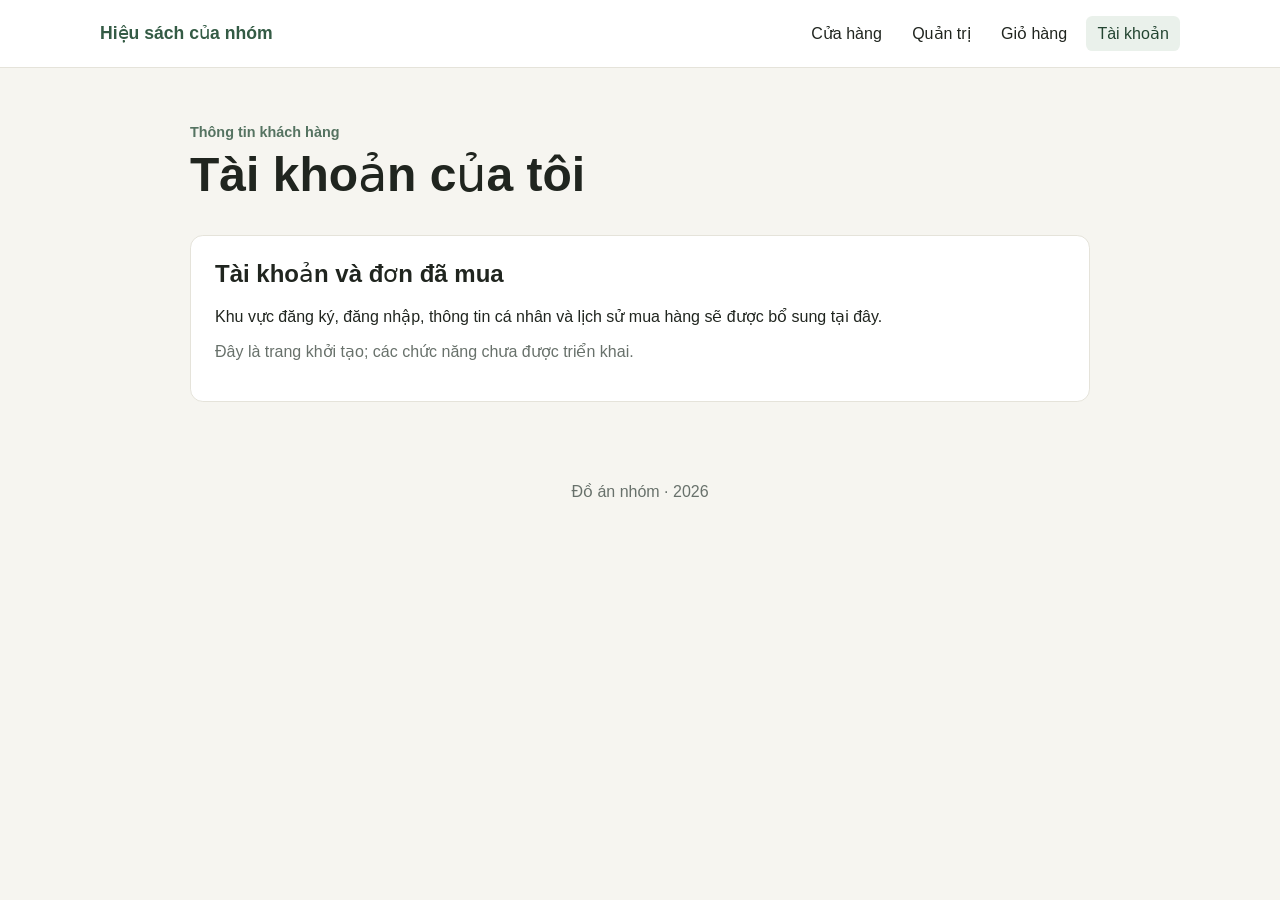
==== account.html @ b9d971a7 "Add initial project structure and basic HTML files for the bookstore website" ====
<!doctype html>
<html lang="vi">
<head>
  <meta charset="utf-8">
  <meta name="viewport" content="width=device-width, initial-scale=1">
  <title>Tài khoản | Hiệu sách của nhóm</title>
  <link rel="stylesheet" href="css/styles.css">
  <script src="js/app.js" defer></script>
</head>
<body>
  <header class="site-header">
    <a class="brand" href="index.html">Hiệu sách của nhóm</a>
    <nav aria-label="Điều hướng chính">
      <a href="index.html">Cửa hàng</a>
      <a href="admin.html">Quản trị</a>
      <a href="cart.html">Giỏ hàng</a>
      <a href="account.html" aria-current="page">Tài khoản</a>
    </nav>
  </header>
  <main class="page">
    <p class="eyebrow">Thông tin khách hàng</p>
    <h1>Tài khoản của tôi</h1>
    <section class="panel">
      <h2>Tài khoản và đơn đã mua</h2>
      <p>Khu vực đăng ký, đăng nhập, thông tin cá nhân và lịch sử mua hàng sẽ được bổ sung tại đây.</p>
      <p class="muted">Đây là trang khởi tạo; các chức năng chưa được triển khai.</p>
    </section>
  </main>
  <footer class="site-footer">Đồ án nhóm · <span data-current-year></span></footer>
</body>
</html>
---- css/styles.css ----
:root {
  color-scheme: light;
  font-family: "Segoe UI", Arial, sans-serif;
  color: #20251f;
  background: #f6f5f0;
  font-synthesis: none;
  text-rendering: optimizeLegibility;
}

* {
  box-sizing: border-box;
}

body {
  min-width: 320px;
  min-height: 100vh;
  margin: 0;
}

a {
  color: inherit;
}

.site-header {
  display: flex;
  flex-wrap: wrap;
  align-items: center;
  justify-content: space-between;
  gap: 1rem;
  padding: 1rem max(1.25rem, calc((100% - 1080px) / 2));
  background: #fff;
  border-bottom: 1px solid #e5e3da;
}

.brand {
  color: #345b45;
  font-size: 1.1rem;
  font-weight: 700;
  text-decoration: none;
}

nav {
  display: flex;
  flex-wrap: wrap;
  gap: 0.5rem;
}

nav a {
  padding: 0.5rem 0.7rem;
  border-radius: 0.4rem;
  text-decoration: none;
}

nav a:hover,
nav a[aria-current="page"] {
  color: #234531;
  background: #eaf1eb;
}

.page {
  width: min(100% - 2rem, 900px);
  margin: 3.5rem auto;
}

.eyebrow {
  margin-bottom: 0.4rem;
  color: #557361;
  font-size: 0.9rem;
  font-weight: 600;
}

h1 {
  margin-top: 0;
  font-size: clamp(2rem, 5vw, 3rem);
}

.panel {
  padding: 1.5rem;
  border: 1px solid #e5e3da;
  border-radius: 0.8rem;
  background: #fff;
}

.panel h2 {
  margin-top: 0;
}

.muted {
  color: #68716b;
}

.site-footer {
  padding: 1.5rem;
  color: #68716b;
  text-align: center;
}
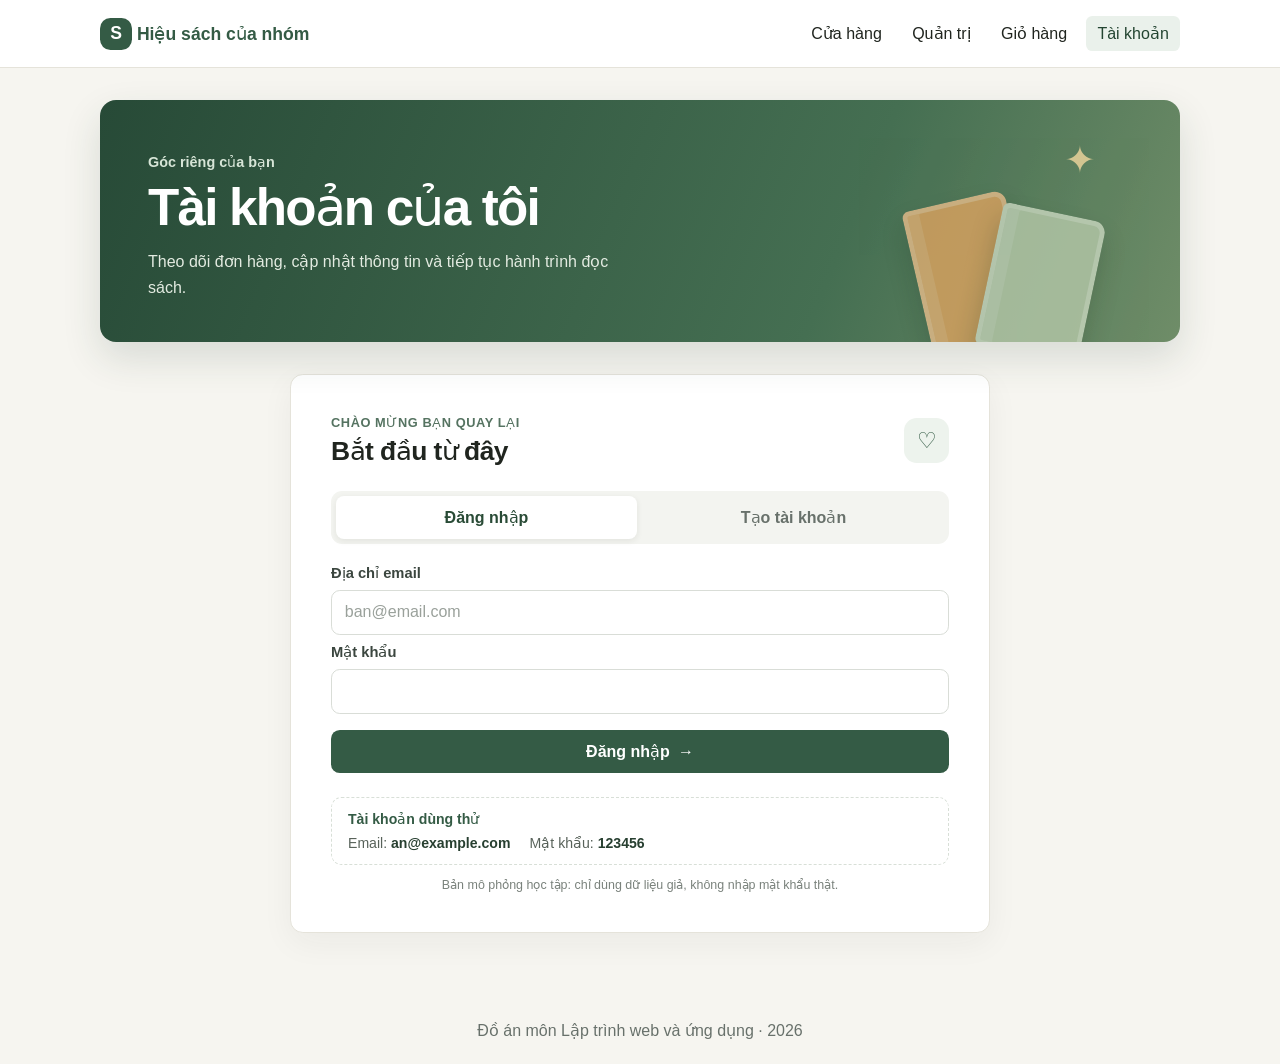
==== commit 5248f371: "feat: account" ====
--- a/account.html
+++ b/account.html
@@ -3,13 +3,17 @@
 <head>
   <meta charset="utf-8">
   <meta name="viewport" content="width=device-width, initial-scale=1">
+  <meta name="description" content="Đăng nhập, quản lý hồ sơ và xem lịch sử mua sách của bạn.">
   <title>Tài khoản | Hiệu sách của nhóm</title>
   <link rel="stylesheet" href="css/styles.css">
+  <script src="js/data.js" defer></script>
+  <script src="js/storage.js" defer></script>
   <script src="js/app.js" defer></script>
+  <script src="js/account.js" defer></script>
 </head>
 <body>
   <header class="site-header">
-    <a class="brand" href="index.html">Hiệu sách của nhóm</a>
+    <a class="brand" href="index.html"><span class="brand-mark" aria-hidden="true">S</span> Hiệu sách của nhóm</a>
     <nav aria-label="Điều hướng chính">
       <a href="index.html">Cửa hàng</a>
       <a href="admin.html">Quản trị</a>
@@ -17,15 +21,138 @@
       <a href="account.html" aria-current="page">Tài khoản</a>
     </nav>
   </header>
-  <main class="page">
-    <p class="eyebrow">Thông tin khách hàng</p>
-    <h1>Tài khoản của tôi</h1>
-    <section class="panel">
-      <h2>Tài khoản và đơn đã mua</h2>
-      <p>Khu vực đăng ký, đăng nhập, thông tin cá nhân và lịch sử mua hàng sẽ được bổ sung tại đây.</p>
-      <p class="muted">Đây là trang khởi tạo; các chức năng chưa được triển khai.</p>
+
+  <main class="account-page">
+    <section class="account-hero" aria-labelledby="account-title">
+      <div>
+        <p class="eyebrow">Góc riêng của bạn</p>
+        <h1 id="account-title">Tài khoản của tôi</h1>
+        <p>Theo dõi đơn hàng, cập nhật thông tin và tiếp tục hành trình đọc sách.</p>
+      </div>
+      <div class="account-hero__art" aria-hidden="true">
+        <span class="account-hero__book account-hero__book--one"></span>
+        <span class="account-hero__book account-hero__book--two"></span>
+        <span class="account-hero__spark">✦</span>
+      </div>
+    </section>
+
+    <p class="account-alert" data-storage-error role="alert" hidden></p>
+
+    <section class="account-auth panel" data-auth-view aria-labelledby="auth-heading">
+      <div class="account-section-heading">
+        <div>
+          <p class="eyebrow">Chào mừng bạn quay lại</p>
+          <h2 id="auth-heading">Bắt đầu từ đây</h2>
+        </div>
+        <span class="account-lock" aria-hidden="true">♡</span>
+      </div>
+      <div class="account-auth__tabs" role="group" aria-label="Chọn hình thức tài khoản">
+        <button class="account-auth__tab is-active" type="button" data-auth-mode="login" aria-pressed="true">Đăng nhập</button>
+        <button class="account-auth__tab" type="button" data-auth-mode="register" aria-pressed="false">Tạo tài khoản</button>
+      </div>
+      <p class="account-message" data-auth-message role="status" aria-live="polite"></p>
+
+      <form class="account-form" data-login-form>
+        <label for="login-email">Địa chỉ email</label>
+        <input id="login-email" name="email" type="email" autocomplete="email" placeholder="ban@email.com" required>
+        <label for="login-password">Mật khẩu</label>
+        <input id="login-password" name="password" type="password" autocomplete="current-password" required>
+        <button class="button button--primary button--full" type="submit">Đăng nhập <span aria-hidden="true">→</span></button>
+      </form>
+
+      <form class="account-form" data-register-form hidden>
+        <div class="account-form__grid">
+          <label for="register-name">Họ và tên
+            <input id="register-name" name="name" type="text" autocomplete="name" minlength="2" maxlength="80" placeholder="Nguyễn Văn An" required>
+          </label>
+          <label for="register-phone">Số điện thoại
+            <input id="register-phone" name="phone" type="tel" autocomplete="tel" inputmode="tel" minlength="8" maxlength="20" placeholder="090 123 4567" required>
+          </label>
+          <label class="account-form__wide" for="register-email">Địa chỉ email
+            <input id="register-email" name="email" type="email" autocomplete="email" maxlength="120" placeholder="ban@email.com" required>
+          </label>
+          <label for="register-password">Mật khẩu <span class="muted">(ít nhất 6 ký tự)</span>
+            <input id="register-password" name="password" type="password" autocomplete="new-password" minlength="6" required>
+          </label>
+          <label for="register-confirm">Nhập lại mật khẩu
+            <input id="register-confirm" name="confirmPassword" type="password" autocomplete="new-password" minlength="6" required>
+          </label>
+        </div>
+        <button class="button button--primary button--full" type="submit">Tạo tài khoản miễn phí <span aria-hidden="true">→</span></button>
+      </form>
+
+      <div class="account-demo">
+        <strong>Tài khoản dùng thử</strong>
+        <span>Email: <code>an@example.com</code></span>
+        <span>Mật khẩu: <code>123456</code></span>
+      </div>
+      <p class="account-disclaimer">Bản mô phỏng học tập: chỉ dùng dữ liệu giả, không nhập mật khẩu thật.</p>
+    </section>
+
+    <section class="account-dashboard" data-dashboard-view hidden aria-label="Thông tin tài khoản">
+      <div class="account-welcome panel">
+        <div class="account-welcome__identity">
+          <span class="account-avatar" data-account-avatar aria-hidden="true">S</span>
+          <div>
+            <p class="eyebrow">Rất vui được gặp bạn</p>
+            <h2>Xin chào, <span data-account-name></span>!</h2>
+            <p class="muted">Tài khoản của bạn đang hoạt động bình thường.</p>
+          </div>
+        </div>
+        <button class="button button--quiet" type="button" data-logout>Đăng xuất</button>
+      </div>
+
+      <div class="account-stats" aria-label="Tóm tắt hoạt động">
+        <article class="account-stat panel">
+          <span class="account-stat__icon" aria-hidden="true">▤</span>
+          <span class="account-stat__label">Đơn hàng</span>
+          <strong data-order-count>0</strong>
+        </article>
+        <article class="account-stat panel">
+          <span class="account-stat__icon account-stat__icon--gold" aria-hidden="true">✦</span>
+          <span class="account-stat__label">Tổng chi tiêu</span>
+          <strong data-order-spending>0 ₫</strong>
+        </article>
+      </div>
+
+      <div class="account-columns">
+        <section class="panel account-profile" aria-labelledby="profile-heading">
+          <div class="account-section-heading">
+            <div>
+              <p class="eyebrow">Hồ sơ cá nhân</p>
+              <h2 id="profile-heading">Thông tin của bạn</h2>
+            </div>
+            <span class="account-section-icon" aria-hidden="true">⌁</span>
+          </div>
+          <p class="account-message" data-profile-message role="status" aria-live="polite"></p>
+          <form class="account-form" data-profile-form>
+            <label for="profile-name">Họ và tên
+              <input id="profile-name" name="name" type="text" autocomplete="name" minlength="2" maxlength="80" required>
+            </label>
+            <label for="profile-email">Địa chỉ email
+              <input id="profile-email" name="email" type="email" autocomplete="email" maxlength="120" required>
+            </label>
+            <label for="profile-phone">Số điện thoại
+              <input id="profile-phone" name="phone" type="tel" autocomplete="tel" inputmode="tel" minlength="8" maxlength="20" required>
+            </label>
+            <button class="button button--primary" type="submit">Lưu thay đổi</button>
+          </form>
+        </section>
+
+        <section class="panel account-orders" aria-labelledby="orders-heading">
+          <div class="account-section-heading">
+            <div>
+              <p class="eyebrow">Những cuốn sách đã chọn</p>
+              <h2 id="orders-heading">Lịch sử đơn hàng</h2>
+            </div>
+            <a class="account-orders__shop" href="index.html">Mua sách <span aria-hidden="true">↗</span></a>
+          </div>
+          <div class="account-order-list" data-order-list></div>
+        </section>
+      </div>
     </section>
   </main>
-  <footer class="site-footer">Đồ án nhóm · <span data-current-year></span></footer>
+
+  <footer class="site-footer">Đồ án môn Lập trình web và ứng dụng · <span data-current-year></span></footer>
 </body>
 </html>
--- a/css/styles.css
+++ b/css/styles.css
@@ -1,4 +1,4 @@
-:root {
+﻿:root {
   color-scheme: light;
   font-family: "Segoe UI", Arial, sans-serif;
   color: #20251f;
@@ -94,3 +94,1662 @@
   color: #68716b;
   text-align: center;
 }
+
+.brand-mark {
+  display: inline-grid;
+  width: 2rem;
+  height: 2rem;
+  place-items: center;
+  border-radius: 0.65rem;
+  color: #fff;
+  background: #345b45;
+}
+
+.store-hero {
+  position: relative;
+  display: flex;
+  min-height: 390px;
+  overflow: hidden;
+  align-items: center;
+  justify-content: space-between;
+  padding: 3rem max(1.25rem, calc((100% - 1080px) / 2));
+  color: #fffdf5;
+  background: #345b45;
+}
+
+.store-hero::before,
+.store-hero::after {
+  position: absolute;
+  width: 300px;
+  height: 300px;
+  border: 1px solid rgb(255 255 255 / 14%);
+  border-radius: 50%;
+  content: "";
+}
+
+.store-hero::before {
+  top: -190px;
+  right: 12%;
+}
+
+.store-hero::after {
+  right: 2%;
+  bottom: -240px;
+  width: 420px;
+  height: 420px;
+}
+
+.store-hero__content {
+  z-index: 1;
+  max-width: 560px;
+}
+
+.store-hero .eyebrow {
+  color: #d7e5d7;
+}
+
+.store-hero h1 {
+  margin-bottom: 1rem;
+  font-family: Georgia, "Times New Roman", serif;
+  font-size: clamp(2.6rem, 6vw, 4.5rem);
+  font-weight: 500;
+  line-height: 1.08;
+}
+
+.store-hero__content > p:not(.eyebrow) {
+  max-width: 430px;
+  color: #e3ebe1;
+  font-size: 1.1rem;
+  line-height: 1.7;
+}
+
+.button {
+  display: inline-flex;
+  min-height: 2.7rem;
+  align-items: center;
+  justify-content: center;
+  gap: 0.5rem;
+  padding: 0.65rem 1rem;
+  border: 1px solid transparent;
+  border-radius: 0.55rem;
+  font: inherit;
+  font-weight: 650;
+  text-decoration: none;
+  cursor: pointer;
+  transition: background-color 140ms ease, transform 140ms ease;
+}
+
+.button:hover:not(:disabled) {
+  transform: translateY(-1px);
+}
+
+.button:focus-visible,
+input:focus-visible,
+select:focus-visible,
+textarea:focus-visible,
+.text-button:focus-visible,
+.book-card__cover:focus-visible,
+.pagination__button:focus-visible {
+  outline: 3px solid #d6a64f;
+  outline-offset: 2px;
+}
+
+.button:disabled {
+  cursor: not-allowed;
+  opacity: 0.55;
+}
+
+.button--light {
+  margin-top: 0.75rem;
+  color: #2e523d;
+  background: #fffdf5;
+}
+
+.button--primary {
+  color: #fff;
+  background: #345b45;
+}
+
+.button--primary:hover:not(:disabled) {
+  background: #284936;
+}
+
+.button--quiet {
+  color: #345b45;
+  background: #edf2ed;
+}
+
+.button--danger {
+  color: #8d3434;
+  background: #fff0ef;
+}
+
+.button--small {
+  min-height: 2rem;
+  padding: 0.35rem 0.6rem;
+  font-size: 0.82rem;
+}
+
+.button--full {
+  width: 100%;
+  margin-top: 0.7rem;
+}
+
+.store-hero__art {
+  position: relative;
+  width: 330px;
+  height: 290px;
+  margin-right: 4%;
+}
+
+.hero-book {
+  position: absolute;
+  bottom: 24px;
+  display: block;
+  width: 116px;
+  height: 184px;
+  border: 7px solid rgb(255 255 255 / 22%);
+  border-radius: 4px 12px 12px 4px;
+  box-shadow: 12px 18px 22px rgb(22 37 27 / 22%);
+}
+
+.hero-book--one {
+  left: 12px;
+  transform: rotate(-15deg);
+  background: #d18d60;
+}
+
+.hero-book--two {
+  left: 104px;
+  z-index: 1;
+  height: 215px;
+  transform: rotate(4deg);
+  background: #e3c37c;
+}
+
+.hero-book--three {
+  right: 3px;
+  transform: rotate(14deg);
+  background: #809d8a;
+}
+
+.hero-spark {
+  position: absolute;
+  top: 0;
+  right: 25px;
+  color: #e8ca87;
+  font-size: 2rem;
+}
+
+.store-content {
+  width: min(100% - 2rem, 1120px);
+  margin: 3.5rem auto;
+}
+
+.section-heading {
+  display: flex;
+  align-items: end;
+  justify-content: space-between;
+  gap: 1.5rem;
+  margin-bottom: 1.5rem;
+}
+
+.section-heading h2 {
+  margin: 0;
+  font-family: Georgia, "Times New Roman", serif;
+  font-size: clamp(1.8rem, 4vw, 2.5rem);
+  font-weight: 500;
+}
+
+.section-heading > p {
+  max-width: 390px;
+  margin-bottom: 0.2rem;
+  line-height: 1.6;
+}
+
+.catalog-layout {
+  display: grid;
+  grid-template-columns: minmax(220px, 270px) minmax(0, 1fr);
+  align-items: start;
+  gap: 1.5rem;
+}
+
+.filter-panel {
+  position: sticky;
+  top: 1rem;
+  padding: 1.25rem;
+}
+
+.filter-panel h2 {
+  margin-bottom: 1.2rem;
+  font-size: 1.2rem;
+}
+
+.filter-panel label,
+.admin-form label,
+.sort-control {
+  display: grid;
+  gap: 0.4rem;
+  color: #414b44;
+  font-size: 0.9rem;
+  font-weight: 600;
+}
+
+.filter-panel input,
+.filter-panel select,
+.admin-form input,
+.admin-form select,
+.admin-form textarea,
+.sort-control select,
+.table-input {
+  width: 100%;
+  min-height: 2.65rem;
+  padding: 0.6rem 0.7rem;
+  border: 1px solid #d9ded8;
+  border-radius: 0.45rem;
+  color: #20251f;
+  background: #fff;
+  font: inherit;
+}
+
+.filter-panel form > label {
+  margin-top: 1rem;
+}
+
+.price-fields {
+  min-width: 0;
+  margin: 1rem 0 0;
+  padding: 0;
+  border: 0;
+}
+
+.price-fields legend {
+  margin-bottom: 0.5rem;
+  color: #414b44;
+  font-size: 0.9rem;
+  font-weight: 600;
+}
+
+.price-fields__row {
+  display: grid;
+  grid-template-columns: 1fr 1fr;
+  gap: 0.6rem;
+}
+
+.price-fields__row label {
+  font-size: 0.82rem;
+}
+
+.price-fields__row input {
+  min-width: 0;
+}
+
+.catalog-toolbar {
+  display: flex;
+  align-items: end;
+  justify-content: space-between;
+  gap: 1rem;
+  margin-bottom: 1rem;
+}
+
+.catalog-toolbar h2 {
+  margin: 0 0 0.25rem;
+  font-size: 1.2rem;
+}
+
+.catalog-toolbar .muted {
+  margin: 0;
+  font-size: 0.88rem;
+}
+
+.sort-control {
+  grid-template-columns: auto minmax(130px, 190px);
+  align-items: center;
+}
+
+.book-grid {
+  display: grid;
+  grid-template-columns: repeat(4, minmax(0, 1fr));
+  gap: 1rem;
+}
+
+.book-card {
+  min-width: 0;
+  overflow: hidden;
+  border: 1px solid #e5e3da;
+  border-radius: 0.75rem;
+  background: #fff;
+  transition: box-shadow 150ms ease, transform 150ms ease;
+}
+
+.book-card:hover {
+  transform: translateY(-3px);
+  box-shadow: 0 12px 28px rgb(32 37 31 / 9%);
+}
+
+.book-card__cover {
+  display: grid;
+  width: 100%;
+  aspect-ratio: 4 / 4.6;
+  place-items: center;
+  overflow: hidden;
+  padding: 0;
+  border: 0;
+  background: #e9eee8;
+  cursor: pointer;
+}
+
+.book-card__cover img {
+  width: 100%;
+  height: 100%;
+  object-fit: cover;
+}
+
+.book-cover-fallback {
+  display: grid;
+  width: 70%;
+  height: 82%;
+  place-items: center;
+  border-radius: 0.3rem 0.7rem 0.7rem 0.3rem;
+  color: #fff;
+  background: #345b45;
+  font-family: Georgia, serif;
+  font-size: 3rem;
+  box-shadow: 8px 8px 12px rgb(0 0 0 / 15%);
+}
+
+.book-card__body {
+  padding: 0.9rem;
+}
+
+.book-card__category {
+  margin: 0 0 0.35rem;
+  color: #557361;
+  font-size: 0.76rem;
+  font-weight: 700;
+  text-transform: uppercase;
+  letter-spacing: 0.04em;
+}
+
+.book-card h3 {
+  min-height: 2.7em;
+  margin: 0;
+  font-size: 0.98rem;
+  line-height: 1.35;
+}
+
+.text-button {
+  padding: 0;
+  border: 0;
+  color: #20251f;
+  background: transparent;
+  font: inherit;
+  font-weight: 700;
+  text-align: left;
+  cursor: pointer;
+}
+
+.text-button:hover {
+  color: #345b45;
+}
+
+.book-card__author {
+  min-height: 2.3em;
+  margin: 0.35rem 0;
+  color: #68716b;
+  font-size: 0.82rem;
+}
+
+.book-card__price {
+  margin: 0.65rem 0;
+  color: #345b45;
+  font-size: 1.05rem;
+  font-weight: 750;
+}
+
+.book-card__footer {
+  display: flex;
+  align-items: center;
+  justify-content: space-between;
+  gap: 0.4rem;
+}
+
+.stock-label {
+  color: #557361;
+  font-size: 0.75rem;
+}
+
+.stock-label--out {
+  color: #9c3d37;
+}
+
+.pagination {
+  display: flex;
+  justify-content: center;
+  gap: 0.4rem;
+  margin-top: 1.5rem;
+}
+
+.pagination__button {
+  min-width: 2.35rem;
+  min-height: 2.35rem;
+  padding: 0.4rem;
+  border: 1px solid #d9ded8;
+  border-radius: 0.45rem;
+  color: #345b45;
+  background: #fff;
+  font: inherit;
+  cursor: pointer;
+}
+
+.pagination__button:disabled {
+  opacity: 0.45;
+  cursor: not-allowed;
+}
+
+.pagination__button.is-current {
+  border-color: #345b45;
+  color: #fff;
+  background: #345b45;
+}
+
+.empty-state {
+  padding: 2rem;
+  border: 1px dashed #cbd4cb;
+  border-radius: 0.65rem;
+  color: #68716b;
+  background: #fff;
+  text-align: center;
+}
+
+.form-message {
+  min-height: 1.25rem;
+  margin: 0.6rem 0 0;
+  color: #345b45;
+  font-size: 0.88rem;
+}
+
+.form-message--error {
+  color: #a33e36;
+}
+
+.cart-count {
+  display: inline-grid;
+  min-width: 1.25rem;
+  height: 1.25rem;
+  place-items: center;
+  margin-left: 0.15rem;
+  padding: 0 0.25rem;
+  border-radius: 999px;
+  color: #fff;
+  background: #345b45;
+  font-size: 0.72rem;
+}
+
+.book-dialog {
+  width: min(780px, calc(100% - 2rem));
+  max-height: min(90vh, 760px);
+  padding: 1.5rem;
+  border: 0;
+  border-radius: 0.9rem;
+  color: #20251f;
+  background: #fff;
+  box-shadow: 0 24px 80px rgb(0 0 0 / 25%);
+}
+
+.book-dialog::backdrop {
+  background: rgb(22 30 24 / 60%);
+}
+
+.dialog-close-form {
+  display: flex;
+  justify-content: end;
+}
+
+.dialog-close {
+  width: 2rem;
+  height: 2rem;
+  border: 0;
+  border-radius: 50%;
+  color: #345b45;
+  background: #edf2ed;
+  font-size: 1.4rem;
+  cursor: pointer;
+}
+
+.book-detail {
+  display: grid;
+  grid-template-columns: minmax(190px, 0.8fr) minmax(0, 1.2fr);
+  gap: 1.5rem;
+  padding: 0.5rem 0 0;
+}
+
+.book-detail__image {
+  overflow: hidden;
+  align-self: start;
+  border-radius: 0.6rem;
+  background: #e9eee8;
+}
+
+.book-detail__image img {
+  display: block;
+  width: 100%;
+  height: auto;
+}
+
+.book-detail__content h2 {
+  margin: 0.2rem 0 0.5rem;
+  font-family: Georgia, "Times New Roman", serif;
+  font-size: 1.8rem;
+  font-weight: 500;
+}
+
+.book-detail__content > p:not(.eyebrow, .book-card__author, .book-card__price, .form-message) {
+  line-height: 1.65;
+}
+
+.book-specs {
+  margin: 1rem 0;
+  border-top: 1px solid #e5e3da;
+}
+
+.book-specs div {
+  display: grid;
+  grid-template-columns: 130px 1fr;
+  gap: 0.7rem;
+  padding: 0.5rem 0;
+  border-bottom: 1px solid #e5e3da;
+  font-size: 0.88rem;
+}
+
+.book-specs dt {
+  color: #68716b;
+}
+
+.book-specs dd {
+  margin: 0;
+  font-weight: 600;
+}
+
+.admin-catalog-mount {
+  margin-top: 1.5rem;
+}
+
+.admin-catalog {
+  padding: 1.5rem;
+}
+
+.section-heading--compact {
+  align-items: center;
+}
+
+.section-heading--compact h2 {
+  font-size: 1.8rem;
+}
+
+.admin-tabs {
+  display: flex;
+  flex-wrap: wrap;
+  gap: 0.4rem;
+  margin: 1rem 0;
+  padding-bottom: 0.7rem;
+  border-bottom: 1px solid #e5e3da;
+}
+
+.admin-tab {
+  padding: 0.65rem 0.9rem;
+  border: 0;
+  border-radius: 0.5rem;
+  color: #4c5b50;
+  background: #f2f4f0;
+  font: inherit;
+  font-weight: 650;
+  cursor: pointer;
+}
+
+.admin-tab.is-active {
+  color: #fff;
+  background: #345b45;
+}
+
+.admin-panel-heading h3 {
+  margin-bottom: 0.25rem;
+}
+
+.admin-panel-heading p {
+  margin-top: 0;
+  color: #68716b;
+  font-size: 0.9rem;
+}
+
+.admin-form {
+  margin: 1rem 0 1.4rem;
+  padding: 1rem;
+  border: 1px solid #e5e3da;
+  border-radius: 0.65rem;
+  background: #fafbf8;
+}
+
+.admin-form--inline {
+  display: flex;
+  flex-wrap: wrap;
+  align-items: end;
+  gap: 0.8rem;
+}
+
+.admin-form--inline > label {
+  flex: 1 1 190px;
+}
+
+.admin-form--grid {
+  display: grid;
+  grid-template-columns: repeat(2, minmax(0, 1fr));
+  gap: 0.8rem;
+}
+
+.admin-form__wide {
+  grid-column: 1 / -1;
+}
+
+.admin-form textarea {
+  resize: vertical;
+}
+
+.admin-form__actions {
+  display: flex;
+  flex-wrap: wrap;
+  align-items: end;
+  gap: 0.5rem;
+}
+
+.table-wrap {
+  max-width: 100%;
+  margin: 0.75rem 0 1.5rem;
+  overflow-x: auto;
+  border: 1px solid #e5e3da;
+  border-radius: 0.55rem;
+  background: #fff;
+}
+
+.data-table {
+  width: 100%;
+  border-collapse: collapse;
+  text-align: left;
+}
+
+.data-table th,
+.data-table td {
+  min-width: 90px;
+  padding: 0.7rem;
+  border-bottom: 1px solid #e8e9e4;
+  vertical-align: middle;
+}
+
+.data-table th {
+  color: #4c5b50;
+  background: #f3f5f1;
+  font-size: 0.82rem;
+  white-space: nowrap;
+}
+
+.data-table td {
+  font-size: 0.88rem;
+}
+
+.data-table tbody tr:last-child td {
+  border-bottom: 0;
+}
+
+.table-actions {
+  display: flex;
+  flex-wrap: wrap;
+  gap: 0.35rem;
+}
+
+.table-book {
+  display: flex;
+  min-width: 190px;
+  align-items: center;
+  gap: 0.6rem;
+}
+
+.table-book img {
+  width: 42px;
+  height: 54px;
+  border-radius: 0.2rem;
+  object-fit: cover;
+}
+
+.table-book small {
+  display: block;
+  margin-top: 0.25rem;
+  color: #68716b;
+}
+
+.status-pill,
+.stock-alert {
+  display: inline-block;
+  padding: 0.25rem 0.45rem;
+  border-radius: 999px;
+  color: #345b45;
+  background: #eaf1eb;
+  font-size: 0.75rem;
+  white-space: nowrap;
+}
+
+.stock-alert {
+  color: #8a421f;
+  background: #fff1d9;
+}
+
+.table-input {
+  min-width: 95px;
+  min-height: 2.15rem;
+  padding: 0.4rem;
+}
+
+.image-preview img {
+  display: block;
+  max-width: 140px;
+  max-height: 180px;
+  border: 1px solid #e5e3da;
+  border-radius: 0.45rem;
+  object-fit: contain;
+}
+
+@media (max-width: 1000px) {
+  .book-grid {
+    grid-template-columns: repeat(3, minmax(0, 1fr));
+  }
+}
+
+@media (max-width: 720px) {
+  .store-hero {
+    min-height: 330px;
+  }
+
+  .store-hero__art {
+    position: absolute;
+    right: -80px;
+    bottom: -55px;
+    opacity: 0.35;
+  }
+
+  .store-hero__content {
+    max-width: 100%;
+  }
+
+  .catalog-layout {
+    grid-template-columns: 1fr;
+  }
+
+  .filter-panel {
+    position: static;
+  }
+
+  .book-grid {
+    grid-template-columns: repeat(2, minmax(0, 1fr));
+  }
+
+  .section-heading {
+    display: block;
+  }
+
+  .section-heading > p {
+    margin-top: 0.7rem;
+  }
+}
+
+@media (max-width: 480px) {
+  .site-header {
+    align-items: flex-start;
+  }
+
+  .site-header nav {
+    width: 100%;
+    gap: 0.15rem;
+  }
+
+  .site-header nav a {
+    padding: 0.45rem;
+    font-size: 0.88rem;
+  }
+
+  .catalog-toolbar {
+    align-items: start;
+    flex-direction: column;
+  }
+
+  .sort-control {
+    width: 100%;
+    grid-template-columns: auto 1fr;
+  }
+
+  .book-card__body {
+    padding: 0.7rem;
+  }
+
+  .book-card__footer {
+    align-items: flex-start;
+    flex-direction: column;
+  }
+
+  .book-detail {
+    grid-template-columns: 1fr;
+  }
+
+  .book-detail__image {
+    max-width: 230px;
+  }
+
+  .admin-catalog {
+    padding: 1rem;
+  }
+
+  .admin-form--grid {
+    grid-template-columns: 1fr;
+  }
+
+  .admin-form__wide {
+    grid-column: auto;
+  }
+}
+
+.admin-login {
+  max-width: 520px;
+}
+
+.admin-shell {
+  display: grid;
+  grid-template-columns: 220px minmax(0, 1fr);
+  gap: 1rem;
+  align-items: start;
+}
+
+.admin-nav {
+  display: flex;
+  flex-direction: column;
+  gap: 0.55rem;
+}
+
+.admin-nav h2 {
+  margin-bottom: 0.25rem;
+}
+
+.admin-nav .admin-tab {
+  width: 100%;
+  text-align: left;
+}
+
+.admin-nav .admin-tab.active {
+  color: #234531;
+  background: #eaf1eb;
+  font-weight: 700;
+}
+
+.admin-content {
+  min-width: 0;
+}
+
+.form-grid {
+  display: grid;
+  gap: 1rem;
+}
+
+.form-grid label,
+.admin-toolbar label {
+  display: grid;
+  gap: 0.35rem;
+  color: #3b463f;
+  font-weight: 600;
+}
+
+.form-grid input,
+.form-grid select,
+.admin-toolbar input,
+.admin-toolbar select {
+  width: 100%;
+  min-height: 42px;
+  border: 1px solid #d5d9d5;
+  border-radius: 0.45rem;
+  padding: 0.6rem 0.7rem;
+  font: inherit;
+  background: #fff;
+}
+
+.button.primary {
+  border-color: #345b45;
+  color: #fff;
+  background: #345b45;
+}
+
+.button.primary:hover:not(:disabled) {
+  border-color: #234531;
+  background: #234531;
+}
+
+.button.danger,
+.button.danger:hover {
+  border-color: #c96d69;
+  color: #8a302c;
+  background: #fff7f6;
+}
+
+.button.small {
+  min-height: 34px;
+  padding: 0.35rem 0.55rem;
+  font-size: 0.85rem;
+}
+
+.admin-toolbar {
+  display: flex;
+  flex-wrap: wrap;
+  align-items: end;
+  gap: 0.75rem;
+  margin-bottom: 1rem;
+}
+
+.admin-toolbar > input[type="search"] {
+  flex: 1;
+  min-width: 220px;
+}
+
+table {
+  width: 100%;
+  border-collapse: collapse;
+  font-size: 0.92rem;
+}
+
+th,
+td {
+  border-bottom: 1px solid #ebece7;
+  padding: 0.75rem 0.55rem;
+  text-align: left;
+  vertical-align: middle;
+}
+
+th {
+  color: #5d685f;
+  background: #f7f8f5;
+}
+
+.table-actions {
+  min-width: 180px;
+}
+
+.status {
+  display: inline-block;
+  border-radius: 999px;
+  padding: 0.25rem 0.55rem;
+  font-size: 0.78rem;
+  font-weight: 700;
+}
+
+.status.active,
+.status.order-status-delivered {
+  color: #256338;
+  background: #e6f3e9;
+}
+
+.status.locked,
+.status.order-status-cancelled {
+  color: #a03a35;
+  background: #fbeae8;
+}
+
+.status.draft,
+.status.order-status-new {
+  color: #805e1d;
+  background: #fff4d6;
+}
+
+.status.order-status-processed {
+  color: #315c86;
+  background: #e7f0f7;
+}
+
+.admin-message {
+  margin-bottom: 1rem;
+  border-left: 4px solid #528267;
+  border-radius: 0.45rem;
+  padding: 0.75rem 1rem;
+  background: #edf6ef;
+}
+
+.admin-message.error {
+  border-left-color: #bd554f;
+  background: #fff0ee;
+}
+
+.editor-box {
+  margin-top: 1rem;
+  border: 1px solid #dde2dc;
+  border-radius: 0.65rem;
+  padding: 1rem;
+  background: #fbfcfa;
+}
+
+.form-actions {
+  display: flex;
+  flex-wrap: wrap;
+  gap: 0.75rem;
+}
+
+@media (max-width: 760px) {
+  .admin-shell {
+    grid-template-columns: 1fr;
+  }
+
+  .admin-nav {
+    display: grid;
+    grid-template-columns: repeat(2, minmax(0, 1fr));
+  }
+
+  .admin-nav h2,
+  .admin-nav #admin-reset-demo {
+    grid-column: 1 / -1;
+  }
+}
+
+.account-page {
+  width: min(100% - 2rem, 1080px);
+  margin: 2rem auto 4rem;
+}
+
+.account-page [hidden] {
+  display: none !important;
+}
+
+.account-hero {
+  position: relative;
+  display: flex;
+  min-height: 235px;
+  align-items: center;
+  justify-content: space-between;
+  overflow: hidden;
+  border-radius: 1rem;
+  padding: 2.5rem 3rem;
+  color: #fff;
+  background: linear-gradient(112deg, #274a37 0%, #456f52 68%, #6f8d68 100%);
+  box-shadow: 0 16px 38px rgb(34 67 47 / 14%);
+}
+
+.account-hero > div:first-child {
+  position: relative;
+  z-index: 1;
+}
+
+.account-hero .eyebrow {
+  color: #d7e5d7;
+}
+
+.account-hero h1 {
+  margin: 0;
+  font-size: clamp(2.1rem, 5vw, 3.2rem);
+  letter-spacing: -0.035em;
+}
+
+.account-hero p:last-child {
+  max-width: 490px;
+  margin: 0.75rem 0 0;
+  color: #e3ebe1;
+  line-height: 1.65;
+}
+
+.account-hero__art {
+  position: absolute;
+  top: 0;
+  right: 4rem;
+  width: 250px;
+  height: 100%;
+  opacity: 0.8;
+}
+
+.account-hero__book {
+  position: absolute;
+  bottom: -27px;
+  width: 105px;
+  height: 170px;
+  border: 5px solid rgb(255 255 255 / 27%);
+  border-radius: 7px 12px 12px 7px;
+  box-shadow: inset 12px 0 rgb(255 255 255 / 12%), 0 15px 25px rgb(18 38 24 / 25%);
+}
+
+.account-hero__book--one {
+  right: 92px;
+  background: #dca35f;
+  transform: rotate(-13deg);
+}
+
+.account-hero__book--two {
+  right: 23px;
+  bottom: -14px;
+  height: 145px;
+  background: #b6c8a9;
+  transform: rotate(12deg);
+}
+
+.account-hero__spark {
+  position: absolute;
+  top: 37px;
+  right: 20px;
+  color: #f2d89e;
+  font-size: 2.4rem;
+}
+
+.account-alert {
+  margin: 1.25rem 0;
+  border-left: 4px solid #bd554f;
+  border-radius: 0.45rem;
+  padding: 0.8rem 1rem;
+  color: #812f2a;
+  background: #fff0ee;
+}
+
+.account-auth {
+  max-width: 700px;
+  margin: 2rem auto 0;
+  padding: clamp(1.25rem, 4vw, 2.5rem);
+  box-shadow: 0 10px 32px rgb(33 46 37 / 5%);
+}
+
+.account-section-heading {
+  display: flex;
+  align-items: center;
+  justify-content: space-between;
+  gap: 1rem;
+}
+
+.account-section-heading h2 {
+  margin: 0;
+  font-size: clamp(1.3rem, 3vw, 1.65rem);
+  letter-spacing: -0.02em;
+}
+
+.account-section-heading .eyebrow {
+  margin: 0 0 0.35rem;
+  font-size: 0.8rem;
+  letter-spacing: 0.045em;
+  text-transform: uppercase;
+}
+
+.account-lock,
+.account-section-icon {
+  display: grid;
+  width: 2.8rem;
+  height: 2.8rem;
+  flex: 0 0 auto;
+  place-items: center;
+  border-radius: 0.8rem;
+  color: #345b45;
+  background: #edf3ed;
+  font-size: 1.4rem;
+}
+
+.account-auth__tabs {
+  display: grid;
+  grid-template-columns: 1fr 1fr;
+  gap: 0.35rem;
+  margin: 1.5rem 0 1.25rem;
+  border-radius: 0.7rem;
+  padding: 0.3rem;
+  background: #f3f4f0;
+}
+
+.account-auth__tab {
+  min-height: 2.7rem;
+  border: 0;
+  border-radius: 0.5rem;
+  color: #68716b;
+  background: transparent;
+  font: inherit;
+  font-weight: 650;
+  cursor: pointer;
+}
+
+.account-auth__tab.is-active {
+  color: #294b36;
+  background: #fff;
+  box-shadow: 0 2px 6px rgb(32 37 31 / 8%);
+}
+
+.account-auth__tab:focus-visible,
+.account-orders__shop:focus-visible,
+.account-order summary:focus-visible {
+  outline: 3px solid #d6a64f;
+  outline-offset: 2px;
+}
+
+.account-form {
+  display: grid;
+  gap: 0.55rem;
+}
+
+.account-form label {
+  display: grid;
+  gap: 0.35rem;
+  color: #3b463f;
+  font-size: 0.92rem;
+  font-weight: 650;
+}
+
+.account-form input {
+  width: 100%;
+  min-height: 2.8rem;
+  border: 1px solid #d9ddd7;
+  border-radius: 0.55rem;
+  padding: 0.65rem 0.8rem;
+  color: #20251f;
+  background: #fff;
+  font: inherit;
+  font-weight: 400;
+}
+
+.account-form input::placeholder {
+  color: #9aa19b;
+}
+
+.account-form .button {
+  margin-top: 0.45rem;
+}
+
+.account-form__grid {
+  display: grid;
+  grid-template-columns: repeat(2, minmax(0, 1fr));
+  gap: 0.9rem 1rem;
+}
+
+.account-form__wide {
+  grid-column: 1 / -1;
+}
+
+.account-message {
+  min-height: 0;
+  margin: 0;
+  color: #68716b;
+  font-size: 0.9rem;
+}
+
+.account-message:empty {
+  display: none;
+}
+
+.account-message.is-error {
+  margin: 0 0 0.7rem;
+  border-radius: 0.45rem;
+  padding: 0.65rem 0.8rem;
+  color: #8d3434;
+  background: #fff0ef;
+}
+
+.account-message.is-success {
+  margin: 0 0 0.7rem;
+  border-radius: 0.45rem;
+  padding: 0.65rem 0.8rem;
+  color: #2f6840;
+  background: #edf6ef;
+}
+
+.account-demo {
+  display: flex;
+  flex-wrap: wrap;
+  gap: 0.5rem 1.2rem;
+  margin-top: 1.5rem;
+  border: 1px dashed #d8dfd7;
+  border-radius: 0.65rem;
+  padding: 0.8rem 1rem;
+  color: #58625a;
+  font-size: 0.88rem;
+}
+
+.account-demo strong {
+  width: 100%;
+  color: #345b45;
+}
+
+.account-demo code {
+  color: #273f30;
+  font-family: "Segoe UI", Arial, sans-serif;
+  font-weight: 650;
+}
+
+.account-disclaimer {
+  margin: 0.75rem 0 0;
+  color: #7a827c;
+  font-size: 0.78rem;
+  text-align: center;
+}
+
+.account-dashboard {
+  display: grid;
+  gap: 1rem;
+  margin-top: 1.5rem;
+}
+
+.account-welcome {
+  display: flex;
+  align-items: center;
+  justify-content: space-between;
+  gap: 1.25rem;
+  padding: 1.5rem;
+}
+
+.account-welcome__identity {
+  display: flex;
+  align-items: center;
+  gap: 1rem;
+  min-width: 0;
+}
+
+.account-avatar {
+  display: grid;
+  width: 3.7rem;
+  height: 3.7rem;
+  flex: 0 0 auto;
+  place-items: center;
+  border: 4px solid #fff;
+  border-radius: 1.2rem;
+  color: #fff;
+  background: linear-gradient(145deg, #345b45, #77916e);
+  box-shadow: 0 0 0 1px #dce5dc;
+  font-size: 1.5rem;
+  font-weight: 750;
+}
+
+.account-welcome h2 {
+  margin: 0;
+  font-size: clamp(1.15rem, 3vw, 1.55rem);
+}
+
+.account-welcome .eyebrow {
+  margin: 0 0 0.25rem;
+}
+
+.account-welcome .muted {
+  margin: 0.35rem 0 0;
+}
+
+.account-stats {
+  display: grid;
+  grid-template-columns: repeat(2, minmax(0, 1fr));
+  gap: 1rem;
+}
+
+.account-stat {
+  display: grid;
+  grid-template-columns: auto 1fr;
+  grid-template-rows: auto auto;
+  align-items: center;
+  column-gap: 0.8rem;
+  padding: 1rem 1.25rem;
+}
+
+.account-stat__icon {
+  display: grid;
+  width: 2.6rem;
+  height: 2.6rem;
+  grid-row: 1 / 3;
+  place-items: center;
+  border-radius: 0.8rem;
+  color: #345b45;
+  background: #edf3ed;
+  font-size: 1.2rem;
+}
+
+.account-stat__icon--gold {
+  color: #9a6f2b;
+  background: #fbf3e4;
+}
+
+.account-stat__label {
+  color: #68716b;
+  font-size: 0.83rem;
+}
+
+.account-stat strong {
+  color: #25382c;
+  font-size: 1.1rem;
+}
+
+.account-columns {
+  display: grid;
+  grid-template-columns: minmax(270px, 0.8fr) minmax(0, 1.2fr);
+  gap: 1rem;
+  align-items: start;
+}
+
+.account-profile,
+.account-orders {
+  min-width: 0;
+  padding: 1.5rem;
+}
+
+.account-profile .account-form {
+  margin-top: 1.2rem;
+}
+
+.account-orders__shop {
+  flex: 0 0 auto;
+  color: #345b45;
+  font-size: 0.9rem;
+  font-weight: 650;
+  text-decoration: none;
+}
+
+.account-orders__shop:hover {
+  text-decoration: underline;
+}
+
+.account-order-list {
+  display: grid;
+  gap: 0.8rem;
+  margin-top: 1.2rem;
+}
+
+.account-order {
+  border: 1px solid #e5e8e2;
+  border-radius: 0.7rem;
+  padding: 1rem;
+  background: #fff;
+}
+
+.account-order__header {
+  display: grid;
+  grid-template-columns: 1fr 1fr auto;
+  gap: 0.7rem;
+  align-items: center;
+  padding-bottom: 0.85rem;
+  border-bottom: 1px solid #edf0eb;
+}
+
+.account-order__header > div {
+  display: grid;
+  gap: 0.2rem;
+}
+
+.account-order__caption {
+  color: #778078;
+  font-size: 0.74rem;
+}
+
+.account-order__header strong {
+  font-size: 0.88rem;
+}
+
+.account-order__status {
+  border-radius: 999px;
+  padding: 0.3rem 0.6rem;
+  font-size: 0.75rem;
+  font-weight: 700;
+  white-space: nowrap;
+}
+
+.account-order__status--new {
+  color: #805e1d;
+  background: #fff4d6;
+}
+
+.account-order__status--processed {
+  color: #315c86;
+  background: #e7f0f7;
+}
+
+.account-order__status--delivered {
+  color: #256338;
+  background: #e6f3e9;
+}
+
+.account-order__status--cancelled {
+  color: #a03a35;
+  background: #fbeae8;
+}
+
+.account-order__status--other {
+  color: #59645b;
+  background: #f0f2ef;
+}
+
+.account-order__items {
+  display: grid;
+  gap: 0.55rem;
+  margin: 0;
+  padding: 0.85rem 0;
+  list-style: none;
+}
+
+.account-order__items li,
+.account-order__footer {
+  display: flex;
+  justify-content: space-between;
+  gap: 0.75rem;
+  align-items: baseline;
+  font-size: 0.85rem;
+}
+
+.account-order__items li > span {
+  min-width: 0;
+}
+
+.account-order__items li > strong,
+.account-order__footer > strong {
+  flex: 0 0 auto;
+}
+
+.account-order__quantity {
+  color: #79817b;
+}
+
+.account-order__footer {
+  border-top: 1px solid #edf0eb;
+  padding-top: 0.8rem;
+  color: #68716b;
+}
+
+.account-order__footer strong {
+  color: #345b45;
+}
+
+.account-order__address {
+  margin: 0.65rem 0 0;
+  color: #778078;
+  font-size: 0.78rem;
+}
+
+.account-empty {
+  display: grid;
+  justify-items: center;
+  gap: 0.4rem;
+  border: 1px dashed #dfe4dd;
+  border-radius: 0.75rem;
+  padding: 2rem 1rem;
+  text-align: center;
+}
+
+.account-empty__icon {
+  display: grid;
+  width: 3rem;
+  height: 3rem;
+  place-items: center;
+  border-radius: 1rem;
+  color: #345b45;
+  background: #edf3ed;
+  font-size: 1.4rem;
+}
+
+.account-empty strong {
+  margin-top: 0.4rem;
+}
+
+.account-empty p {
+  margin: 0 0 0.5rem;
+  color: #68716b;
+  font-size: 0.88rem;
+}
+
+@media (max-width: 820px) {
+  .account-columns {
+    grid-template-columns: 1fr;
+  }
+}
+
+@media (max-width: 600px) {
+  .account-page {
+    margin-top: 1rem;
+  }
+
+  .account-hero {
+    min-height: 215px;
+    padding: 1.7rem 1.4rem;
+  }
+
+  .account-hero__art {
+    right: -80px;
+    opacity: 0.38;
+  }
+
+  .account-auth {
+    margin-top: 1rem;
+  }
+
+  .account-form__grid,
+  .account-stats {
+    grid-template-columns: 1fr;
+  }
+
+  .account-form__wide {
+    grid-column: auto;
+  }
+
+  .account-welcome {
+    align-items: flex-start;
+    flex-direction: column;
+  }
+
+  .account-order__header {
+    grid-template-columns: 1fr 1fr;
+  }
+
+  .account-order__status {
+    grid-column: 1 / -1;
+    justify-self: start;
+  }
+
+  .account-profile,
+  .account-orders {
+    padding: 1.15rem;
+  }
+}
+
+@media (max-width: 420px) {
+  .account-order__items li,
+  .account-order__footer {
+    align-items: flex-start;
+    flex-direction: column;
+    gap: 0.25rem;
+  }
+
+  .account-orders .account-section-heading {
+    align-items: flex-start;
+    flex-direction: column;
+  }
+}
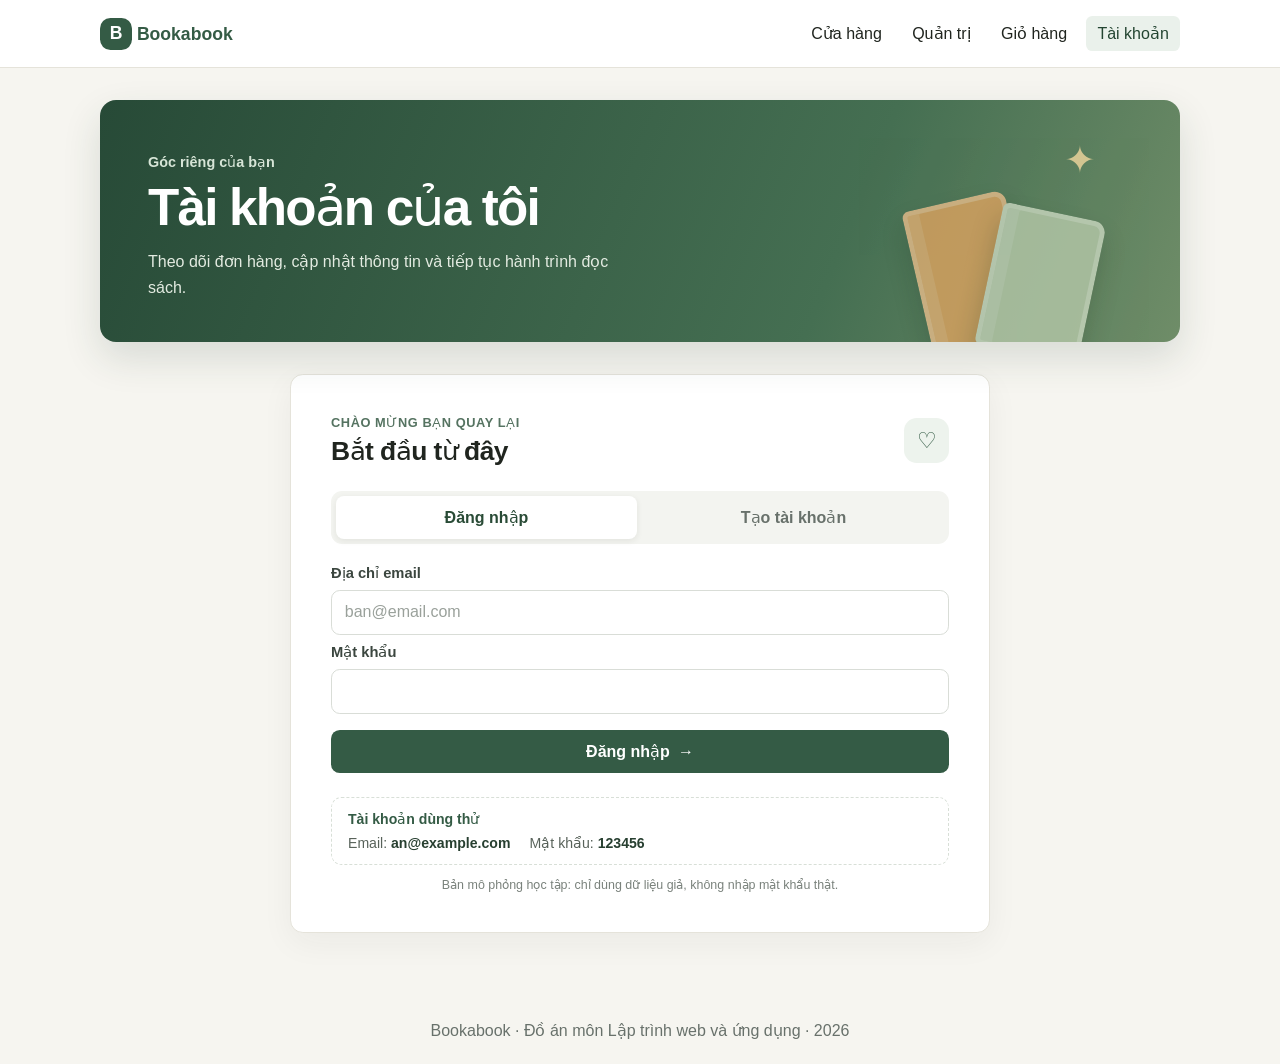
==== commit 4b8f35e9: "feat: Hoan thien website Bookabook, toi uu font chu, menu admin va thong tin Nhom 9" ====
--- a/account.html
+++ b/account.html
@@ -3,8 +3,8 @@
 <head>
   <meta charset="utf-8">
   <meta name="viewport" content="width=device-width, initial-scale=1">
-  <meta name="description" content="Đăng nhập, quản lý hồ sơ và xem lịch sử mua sách của bạn.">
-  <title>Tài khoản | Hiệu sách của nhóm</title>
+  <meta name="description" content="Đăng nhập, quản lý hồ sơ và xem lịch sử mua sách của bạn tại Bookabook.">
+  <title>Tài khoản | Bookabook</title>
   <link rel="stylesheet" href="css/styles.css">
   <script src="js/data.js" defer></script>
   <script src="js/storage.js" defer></script>
@@ -13,7 +13,7 @@
 </head>
 <body>
   <header class="site-header">
-    <a class="brand" href="index.html"><span class="brand-mark" aria-hidden="true">S</span> Hiệu sách của nhóm</a>
+    <a class="brand" href="index.html"><span class="brand-mark" aria-hidden="true">B</span> Bookabook</a>
     <nav aria-label="Điều hướng chính">
       <a href="index.html">Cửa hàng</a>
       <a href="admin.html">Quản trị</a>
@@ -92,7 +92,7 @@
     <section class="account-dashboard" data-dashboard-view hidden aria-label="Thông tin tài khoản">
       <div class="account-welcome panel">
         <div class="account-welcome__identity">
-          <span class="account-avatar" data-account-avatar aria-hidden="true">S</span>
+          <span class="account-avatar" data-account-avatar aria-hidden="true">B</span>
           <div>
             <p class="eyebrow">Rất vui được gặp bạn</p>
             <h2>Xin chào, <span data-account-name></span>!</h2>
@@ -153,6 +153,6 @@
     </section>
   </main>
 
-  <footer class="site-footer">Đồ án môn Lập trình web và ứng dụng · <span data-current-year></span></footer>
+  <footer class="site-footer">Bookabook · Đồ án môn Lập trình web và ứng dụng · <span data-current-year></span></footer>
 </body>
 </html>
--- a/css/styles.css
+++ b/css/styles.css
@@ -150,7 +150,7 @@
 
 .store-hero h1 {
   margin-bottom: 1rem;
-  font-family: Georgia, "Times New Roman", serif;
+  font-family: Cambria, "Times New Roman", serif;
   font-size: clamp(2.6rem, 6vw, 4.5rem);
   font-weight: 500;
   line-height: 1.08;
@@ -296,7 +296,7 @@
 
 .section-heading h2 {
   margin: 0;
-  font-family: Georgia, "Times New Roman", serif;
+  font-family: Cambria, "Times New Roman", serif;
   font-size: clamp(1.8rem, 4vw, 2.5rem);
   font-weight: 500;
 }
@@ -453,7 +453,7 @@
   border-radius: 0.3rem 0.7rem 0.7rem 0.3rem;
   color: #fff;
   background: #345b45;
-  font-family: Georgia, serif;
+  font-family: Cambria, serif;
   font-size: 3rem;
   box-shadow: 8px 8px 12px rgb(0 0 0 / 15%);
 }
@@ -639,7 +639,7 @@
 
 .book-detail__content h2 {
   margin: 0.2rem 0 0.5rem;
-  font-family: Georgia, "Times New Roman", serif;
+  font-family: Cambria, "Times New Roman", serif;
   font-size: 1.8rem;
   font-weight: 500;
 }
@@ -1753,3 +1753,15 @@
     flex-direction: column;
   }
 }
+
+/* Gộp thanh điều hướng Admin thống nhất */
+.admin-content .admin-catalog {
+  border: none;
+  padding: 0;
+  box-shadow: none;
+  background: transparent;
+}
+
+.admin-content .admin-catalog > .admin-tabs {
+  display: none;
+}
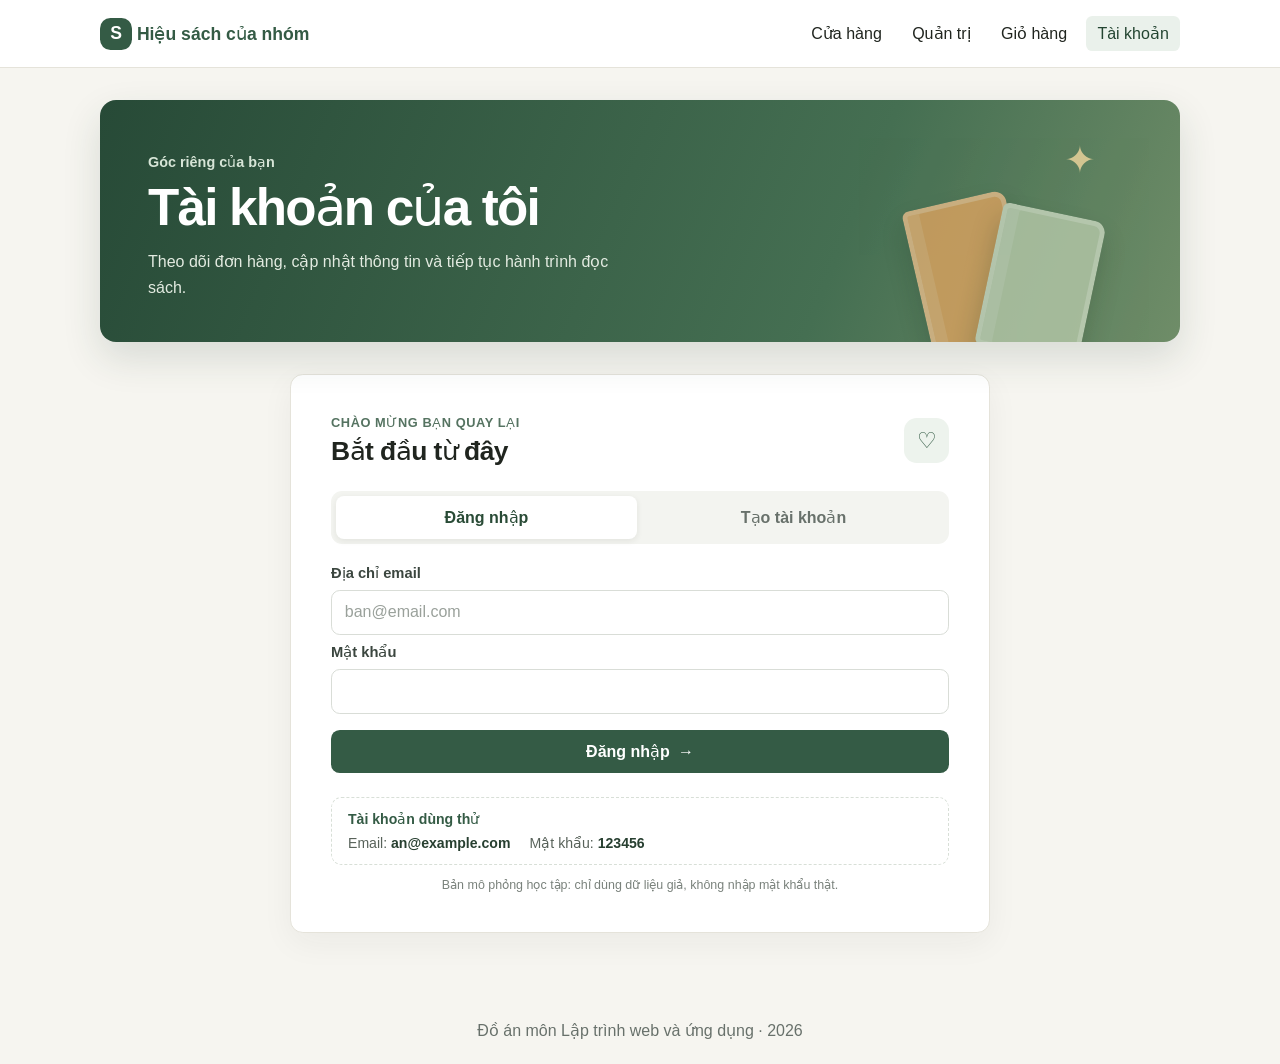
==== commit dee0cf05: "thêm điều kiện account(sdt)" ====
--- a/account.html
+++ b/account.html
@@ -1,10 +1,12 @@
 <!doctype html>
+<!-- Trang tài khoản khách hàng; dùng css/styles.css và các JS chung cùng js/account.js.
+     Chia sẻ dữ liệu qua js/storage.js với index.html, cart.html và admin.html. -->
 <html lang="vi">
 <head>
   <meta charset="utf-8">
   <meta name="viewport" content="width=device-width, initial-scale=1">
-  <meta name="description" content="Đăng nhập, quản lý hồ sơ và xem lịch sử mua sách của bạn tại Bookabook.">
-  <title>Tài khoản | Bookabook</title>
+  <meta name="description" content="Đăng nhập, quản lý hồ sơ và xem lịch sử mua sách của bạn.">
+  <title>Tài khoản | Hiệu sách của nhóm</title>
   <link rel="stylesheet" href="css/styles.css">
   <script src="js/data.js" defer></script>
   <script src="js/storage.js" defer></script>
@@ -13,7 +15,7 @@
 </head>
 <body>
   <header class="site-header">
-    <a class="brand" href="index.html"><span class="brand-mark" aria-hidden="true">B</span> Bookabook</a>
+    <a class="brand" href="index.html"><span class="brand-mark" aria-hidden="true">S</span> Hiệu sách của nhóm</a>
     <nav aria-label="Điều hướng chính">
       <a href="index.html">Cửa hàng</a>
       <a href="admin.html">Quản trị</a>
@@ -66,7 +68,7 @@
             <input id="register-name" name="name" type="text" autocomplete="name" minlength="2" maxlength="80" placeholder="Nguyễn Văn An" required>
           </label>
           <label for="register-phone">Số điện thoại
-            <input id="register-phone" name="phone" type="tel" autocomplete="tel" inputmode="tel" minlength="8" maxlength="20" placeholder="090 123 4567" required>
+            <input id="register-phone" name="phone" type="tel" autocomplete="tel" inputmode="numeric" placeholder="0901234567" required>
           </label>
           <label class="account-form__wide" for="register-email">Địa chỉ email
             <input id="register-email" name="email" type="email" autocomplete="email" maxlength="120" placeholder="ban@email.com" required>
@@ -92,7 +94,7 @@
     <section class="account-dashboard" data-dashboard-view hidden aria-label="Thông tin tài khoản">
       <div class="account-welcome panel">
         <div class="account-welcome__identity">
-          <span class="account-avatar" data-account-avatar aria-hidden="true">B</span>
+          <span class="account-avatar" data-account-avatar aria-hidden="true">S</span>
           <div>
             <p class="eyebrow">Rất vui được gặp bạn</p>
             <h2>Xin chào, <span data-account-name></span>!</h2>
@@ -133,7 +135,7 @@
               <input id="profile-email" name="email" type="email" autocomplete="email" maxlength="120" required>
             </label>
             <label for="profile-phone">Số điện thoại
-              <input id="profile-phone" name="phone" type="tel" autocomplete="tel" inputmode="tel" minlength="8" maxlength="20" required>
+              <input id="profile-phone" name="phone" type="tel" autocomplete="tel" inputmode="numeric" required>
             </label>
             <button class="button button--primary" type="submit">Lưu thay đổi</button>
           </form>
@@ -153,6 +155,6 @@
     </section>
   </main>
 
-  <footer class="site-footer">Bookabook · Đồ án môn Lập trình web và ứng dụng · <span data-current-year></span></footer>
+  <footer class="site-footer">Đồ án môn Lập trình web và ứng dụng · <span data-current-year></span></footer>
 </body>
 </html>
--- a/css/styles.css
+++ b/css/styles.css
@@ -1,4 +1,11 @@
-﻿:root {
+﻿/**
+ *    - Bố cục giao diện sử dụng:
+ *        + CSS Flexbox (display: flex): Dùng cho thanh Menu Header, phân bố khoảng cách các nút.
+ *        + CSS Grid (display: grid): Dùng cho Lưới sách (Book Grid), chia cột bảng quản trị.
+ *        + CSS Clamp (font-size: clamp(...)): Kích cỡ tiêu đề tự co giãn theo độ rộng màn hình.*/
+
+/*  THIẾT LẬP CƠ BẢN (RESET, ROOT VARIABLES, TYPOGRAPHY)*/
+:root {
   color-scheme: light;
   font-family: "Segoe UI", Arial, sans-serif;
   color: #20251f;
@@ -11,17 +18,26 @@
   box-sizing: border-box;
 }
 
+/* Thân trang web: chiều cao tối thiểu 100vh để luôn chiếm trọn màn hình, không bị hở đáy */
 body {
   min-width: 320px;
   min-height: 100vh;
   margin: 0;
 }
 
+/* Thẻ liên kết: kế thừa màu chữ của phần tử cha để giữ phong cách đồng bộ */
 a {
   color: inherit;
 }
 
+
+/* 
+THANH ĐIỀU HƯỚNG CHUNG (SITE HEADER & BOOKABOOK BRAND)
+ */
 .site-header {
+  position: sticky;
+  top: 0;
+  z-index: 100;
   display: flex;
   flex-wrap: wrap;
   align-items: center;
@@ -32,6 +48,7 @@
   border-bottom: 1px solid #e5e3da;
 }
 
+/* Logo thương hiệu Bookabook: chữ in đậm, kích thước 1.1rem, màu xanh lá đậm sang trọng */
 .brand {
   color: #345b45;
   font-size: 1.1rem;
@@ -39,12 +56,14 @@
   text-decoration: none;
 }
 
+/* Khung chứa các liên kết menu: dùng Flexbox xếp ngang, khoảng cách giữa các mục là 0.5rem */
 nav {
   display: flex;
   flex-wrap: wrap;
   gap: 0.5rem;
 }
 
+/* Các nút liên kết trên menu: có khoảng đệm padding để người dùng dễ bấm, bo góc tròn */
 nav a {
   padding: 0.5rem 0.7rem;
   border-radius: 0.4rem;
@@ -52,16 +71,19 @@
 }
 
 nav a:hover,
+/* Hiệu ứng đổi màu nền khi rê chuột vào menu hoặc khi đang ở trang hiện tại */
 nav a[aria-current="page"] {
   color: #234531;
   background: #eaf1eb;
 }
 
+/* Khung bố cục chính ở các trang con: giới hạn độ rộng tối đa 900px và căn giữa màn hình */
 .page {
   width: min(100% - 2rem, 900px);
   margin: 3.5rem auto;
 }
 
+/* Dòng chữ phụ nhỏ ở đầu tiêu đề: màu xanh lá nhạt, tạo điểm nhấn phân cấp thị giác */
 .eyebrow {
   margin-bottom: 0.4rem;
   color: #557361;
@@ -69,11 +91,13 @@
   font-weight: 600;
 }
 
+/* Tiêu đề lớn cấp 1: sử dụng hàm clamp() để cỡ chữ tự co giãn mượt mà theo độ rộng màn hình */
 h1 {
   margin-top: 0;
   font-size: clamp(2rem, 5vw, 3rem);
 }
 
+/* Khung khối nội dung nền trắng, có viền mờ bo góc 0.8rem tạo cảm giác thẻ nổi sạch sẽ */
 .panel {
   padding: 1.5rem;
   border: 1px solid #e5e3da;
@@ -81,20 +105,24 @@
   background: #fff;
 }
 
+/* Tiêu đề cấp 2 bên trong khối panel: xóa lề trên để nội dung gọn gàng */
 .panel h2 {
   margin-top: 0;
 }
 
+/* Màu chữ xám nhạt dùng cho các đoạn mô tả phụ, thông tin ngày giờ, số lượng */
 .muted {
   color: #68716b;
 }
 
+/* Chân trang web (Footer): căn giữa màn hình, viền mờ, chữ màu xám trang nhã */
 .site-footer {
   padding: 1.5rem;
   color: #68716b;
   text-align: center;
 }
 
+/* Khối biểu tượng chữ B đại diện cho thương hiệu Bookabook */
 .brand-mark {
   display: inline-grid;
   width: 2rem;
@@ -105,6 +133,9 @@
   background: #345b45;
 }
 
+
+/* BANNER TRANG CHỦ (HERO BANNER & SLOGAN CUỐN SÁCH 3D)
+*/
 .store-hero {
   position: relative;
   display: flex;
@@ -118,6 +149,7 @@
 }
 
 .store-hero::before,
+/* Các họa tiết vòng tròn ánh sáng mờ trang trí phía sau banner */
 .store-hero::after {
   position: absolute;
   width: 300px;
@@ -127,11 +159,13 @@
   content: "";
 }
 
+/* Các họa tiết vòng tròn ánh sáng mờ trang trí phía sau banner */
 .store-hero::before {
   top: -190px;
   right: 12%;
 }
 
+/* Các họa tiết vòng tròn ánh sáng mờ trang trí phía sau banner */
 .store-hero::after {
   right: 2%;
   bottom: -240px;
@@ -139,15 +173,18 @@
   height: 420px;
 }
 
+/* Khối chứa văn bản giới thiệu và slogan của nhà sách Bookabook */
 .store-hero__content {
   z-index: 1;
   max-width: 560px;
 }
 
+/* Định dạng kiểu dáng cho thành phần giao diện store-hero */
 .store-hero .eyebrow {
   color: #d7e5d7;
 }
 
+/* Tiêu đề slogan "Mỗi trang sách, một thế giới mới" dùng font Cambria cổ điển sang trọng */
 .store-hero h1 {
   margin-bottom: 1rem;
   font-family: Cambria, "Times New Roman", serif;
@@ -156,13 +193,15 @@
   line-height: 1.08;
 }
 
-.store-hero__content > p:not(.eyebrow) {
+/* Định dạng kiểu dáng cho thành phần giao diện store-hero__content */
+.store-hero__content>p:not(.eyebrow) {
   max-width: 430px;
   color: #e3ebe1;
   font-size: 1.1rem;
   line-height: 1.7;
 }
 
+/* Nút bấm tiêu chuẩn: bo góc, chữ in đậm, có chuyển động êm khi bấm hoặc rê chuột */
 .button {
   display: inline-flex;
   min-height: 2.7rem;
@@ -179,6 +218,7 @@
   transition: background-color 140ms ease, transform 140ms ease;
 }
 
+/* Hiệu ứng khi rê chuột vào nút bấm: đổi màu nền nhẹ nhàng tạo phản hồi thị giác */
 .button:hover:not(:disabled) {
   transform: translateY(-1px);
 }
@@ -189,52 +229,62 @@
 textarea:focus-visible,
 .text-button:focus-visible,
 .book-card__cover:focus-visible,
+/* Định dạng kiểu dáng cho thành phần giao diện pagination__button */
 .pagination__button:focus-visible {
   outline: 3px solid #d6a64f;
   outline-offset: 2px;
 }
 
+/* Định dạng kiểu dáng cho thành phần giao diện button */
 .button:disabled {
   cursor: not-allowed;
   opacity: 0.55;
 }
 
+/* Định dạng kiểu dáng cho thành phần giao diện button--light */
 .button--light {
   margin-top: 0.75rem;
   color: #2e523d;
   background: #fffdf5;
 }
 
+/* Nút bấm hành động chính (Primary): nền xanh lá rêu sang trọng, chữ trắng nổi bật */
 .button--primary {
   color: #fff;
   background: #345b45;
 }
 
+/* Nút bấm hành động chính (Primary): nền xanh lá rêu sang trọng, chữ trắng nổi bật */
 .button--primary:hover:not(:disabled) {
   background: #284936;
 }
 
+/* Định dạng kiểu dáng cho thành phần giao diện button--quiet */
 .button--quiet {
   color: #345b45;
   background: #edf2ed;
 }
 
+/* Nút bấm cảnh báo nguy hiểm (Danger): màu đỏ dùng cho thao tác xóa dữ liệu, khóa tài khoản */
 .button--danger {
   color: #8d3434;
   background: #fff0ef;
 }
 
+/* Biến thể nút bấm kích thước nhỏ: phù hợp đặt trong bảng dữ liệu hoặc thẻ sản phẩm */
 .button--small {
   min-height: 2rem;
   padding: 0.35rem 0.6rem;
   font-size: 0.82rem;
 }
 
+/* Định dạng kiểu dáng cho thành phần giao diện button--full */
 .button--full {
   width: 100%;
   margin-top: 0.7rem;
 }
 
+/* Khu vực trưng bày nghệ thuật: xếp 3 cuốn sách minh họa dạng 3D sống động */
 .store-hero__art {
   position: relative;
   width: 330px;
@@ -242,6 +292,7 @@
   margin-right: 4%;
 }
 
+/* Tạo hình một cuốn sách 3D: có gáy sách, bóng đổ chân thực và hiệu ứng chiều sâu */
 .hero-book {
   position: absolute;
   bottom: 24px;
@@ -253,12 +304,14 @@
   box-shadow: 12px 18px 22px rgb(22 37 27 / 22%);
 }
 
+/* Cuốn sách mẫu số 1: xoay nghiêng -7 độ nằm ở lớp bên trái */
 .hero-book--one {
   left: 12px;
   transform: rotate(-15deg);
   background: #d18d60;
 }
 
+/* Cuốn sách mẫu số 2: đứng thẳng ở vị trí trung tâm nổi bật nhất */
 .hero-book--two {
   left: 104px;
   z-index: 1;
@@ -267,12 +320,14 @@
   background: #e3c37c;
 }
 
+/* Cuốn sách mẫu số 3: xoay nghiêng 8 độ nằm ở lớp bên phải */
 .hero-book--three {
   right: 3px;
   transform: rotate(14deg);
   background: #809d8a;
 }
 
+/* Hiệu ứng ngôi sao lấp lánh điểm xuyết quanh banner trang chủ */
 .hero-spark {
   position: absolute;
   top: 0;
@@ -281,11 +336,13 @@
   font-size: 2rem;
 }
 
+/* Định dạng kiểu dáng cho thành phần giao diện store-content */
 .store-content {
   width: min(100% - 2rem, 1120px);
   margin: 3.5rem auto;
 }
 
+/* Định dạng kiểu dáng cho thành phần giao diện section-heading */
 .section-heading {
   display: flex;
   align-items: end;
@@ -294,6 +351,7 @@
   margin-bottom: 1.5rem;
 }
 
+/* Định dạng kiểu dáng cho thành phần giao diện section-heading */
 .section-heading h2 {
   margin: 0;
   font-family: Cambria, "Times New Roman", serif;
@@ -301,12 +359,15 @@
   font-weight: 500;
 }
 
-.section-heading > p {
+/* Định dạng kiểu dáng cho thành phần giao diện section-heading */
+.section-heading>p {
   max-width: 390px;
   margin-bottom: 0.2rem;
   line-height: 1.6;
 }
 
+
+/*  BỘ LỌC TÌM KIẾM TRANG CHỦ (CATALOG FILTER & TOOLBAR - BAREM II.2) */
 .catalog-layout {
   display: grid;
   grid-template-columns: minmax(220px, 270px) minmax(0, 1fr);
@@ -314,12 +375,14 @@
   gap: 1.5rem;
 }
 
+/* Định dạng kiểu dáng cho thành phần giao diện filter-panel */
 .filter-panel {
   position: sticky;
   top: 1rem;
   padding: 1.25rem;
 }
 
+/* Định dạng kiểu dáng cho thành phần giao diện filter-panel */
 .filter-panel h2 {
   margin-bottom: 1.2rem;
   font-size: 1.2rem;
@@ -327,6 +390,7 @@
 
 .filter-panel label,
 .admin-form label,
+/* Định dạng kiểu dáng cho thành phần giao diện sort-control */
 .sort-control {
   display: grid;
   gap: 0.4rem;
@@ -341,6 +405,7 @@
 .admin-form select,
 .admin-form textarea,
 .sort-control select,
+/* Ô nhập liệu biểu mẫu: bo góc viền, có viền nét thanh và đổi màu khi được focus */
 .table-input {
   width: 100%;
   min-height: 2.65rem;
@@ -352,10 +417,12 @@
   font: inherit;
 }
 
-.filter-panel form > label {
+/* Nhãn chỉ dẫn cho ô nhập liệu: chữ in đậm nhẹ, cỡ chữ vừa phải, dễ nhìn */
+.filter-panel form>label {
   margin-top: 1rem;
 }
 
+/* Định dạng kiểu dáng cho thành phần giao diện price-fields */
 .price-fields {
   min-width: 0;
   margin: 1rem 0 0;
@@ -363,6 +430,7 @@
   border: 0;
 }
 
+/* Định dạng kiểu dáng cho thành phần giao diện price-fields */
 .price-fields legend {
   margin-bottom: 0.5rem;
   color: #414b44;
@@ -370,20 +438,24 @@
   font-weight: 600;
 }
 
+/* Định dạng kiểu dáng cho thành phần giao diện price-fields__row */
 .price-fields__row {
   display: grid;
   grid-template-columns: 1fr 1fr;
   gap: 0.6rem;
 }
 
+/* Nhãn chỉ dẫn cho ô nhập liệu: chữ in đậm nhẹ, cỡ chữ vừa phải, dễ nhìn */
 .price-fields__row label {
   font-size: 0.82rem;
 }
 
+/* Ô nhập liệu biểu mẫu: bo góc viền, có viền nét thanh và đổi màu khi được focus */
 .price-fields__row input {
   min-width: 0;
 }
 
+/* Thanh công cụ: hiển thị số lượng sách tìm thấy và dropdown chọn cách sắp xếp giá/tên */
 .catalog-toolbar {
   display: flex;
   align-items: end;
@@ -392,27 +464,34 @@
   margin-bottom: 1rem;
 }
 
+/* Định dạng kiểu dáng cho thành phần giao diện catalog-toolbar */
 .catalog-toolbar h2 {
   margin: 0 0 0.25rem;
   font-size: 1.2rem;
 }
 
+/* Định dạng kiểu dáng cho thành phần giao diện catalog-toolbar */
 .catalog-toolbar .muted {
   margin: 0;
   font-size: 0.88rem;
 }
 
+/* Định dạng kiểu dáng cho thành phần giao diện sort-control */
 .sort-control {
   grid-template-columns: auto minmax(130px, 190px);
   align-items: center;
 }
 
+/* Lưới hiển thị sách: dùng CSS Grid tự động co giãn số cột theo độ rộng màn hình */
 .book-grid {
   display: grid;
   grid-template-columns: repeat(4, minmax(0, 1fr));
   gap: 1rem;
 }
 
+/* LƯỚI SẢN PHẨM & THẺ SÁCH (BOOK GRID & BOOK CARD - BAREM II.1)*/
+
+/* Thẻ sản phẩm một cuốn sách: viền bo góc, nền trắng, chứa toàn bộ thông tin cuốn sách */
 .book-card {
   min-width: 0;
   overflow: hidden;
@@ -422,11 +501,13 @@
   transition: box-shadow 150ms ease, transform 150ms ease;
 }
 
+/* Hiệu ứng khi rê chuột vào thẻ sách: nổi bóng đổ và nhấc nhẹ lên tạo cảm giác tương tác */
 .book-card:hover {
   transform: translateY(-3px);
   box-shadow: 0 12px 28px rgb(32 37 31 / 9%);
 }
 
+/* Khung bìa sách: tỷ lệ khung hình chuẩn, có nền màu be nhạt khi ảnh đang tải */
 .book-card__cover {
   display: grid;
   width: 100%;
@@ -439,12 +520,14 @@
   cursor: pointer;
 }
 
+/* Ảnh bìa sách SVG/JPG: tự động phủ kín khung bìa mà không bị méo tỉ lệ */
 .book-card__cover img {
   width: 100%;
   height: 100%;
   object-fit: cover;
 }
 
+/* Định dạng kiểu dáng cho thành phần giao diện book-cover-fallback */
 .book-cover-fallback {
   display: grid;
   width: 70%;
@@ -458,10 +541,12 @@
   box-shadow: 8px 8px 12px rgb(0 0 0 / 15%);
 }
 
+/* Phần thân dưới thẻ sách: chứa thể loại, tên sách, tác giả, giá và nút bấm */
 .book-card__body {
   padding: 0.9rem;
 }
 
+/* Nhãn thể loại sách: chữ in hoa nhỏ màu xanh lá trang nhã */
 .book-card__category {
   margin: 0 0 0.35rem;
   color: #557361;
@@ -471,6 +556,7 @@
   letter-spacing: 0.04em;
 }
 
+/* Tiêu đề tên sách: in đậm với font Cambria, giới hạn dòng để các thẻ đều nhau */
 .book-card h3 {
   min-height: 2.7em;
   margin: 0;
@@ -478,6 +564,7 @@
   line-height: 1.35;
 }
 
+/* Nút bấm dạng văn bản thuần: không viền, không nền, trông như đường link nhưng là nút bấm */
 .text-button {
   padding: 0;
   border: 0;
@@ -489,10 +576,12 @@
   cursor: pointer;
 }
 
+/* Nút bấm dạng văn bản thuần: không viền, không nền, trông như đường link nhưng là nút bấm */
 .text-button:hover {
   color: #345b45;
 }
 
+/* Tên tác giả sách: chữ màu xám thanh lịch, dễ nhìn */
 .book-card__author {
   min-height: 2.3em;
   margin: 0.35rem 0;
@@ -500,6 +589,7 @@
   font-size: 0.82rem;
 }
 
+/* Giá bán sách: kích thước chữ to, in đậm màu xanh rêu làm điểm nhấn thu hút */
 .book-card__price {
   margin: 0.65rem 0;
   color: #345b45;
@@ -507,6 +597,7 @@
   font-weight: 750;
 }
 
+/* Chân thẻ sách: dùng Flexbox căn đều nhãn tồn kho bên trái và nút thêm giỏ bên phải */
 .book-card__footer {
   display: flex;
   align-items: center;
@@ -514,15 +605,19 @@
   gap: 0.4rem;
 }
 
+/* Nhãn số lượng tồn kho: màu xám nhạt khi sách còn hàng (VD: "Còn 12 cuốn") */
 .stock-label {
   color: #557361;
   font-size: 0.75rem;
 }
 
+/* Nhãn cảnh báo hết hàng: chữ màu đỏ cam khi số lượng tồn kho bằng 0 */
 .stock-label--out {
   color: #9c3d37;
 }
 
+
+/*  THANH NÚT PHÂN TRANG (PAGINATION - BAREM II.1) */
 .pagination {
   display: flex;
   justify-content: center;
@@ -530,6 +625,7 @@
   margin-top: 1.5rem;
 }
 
+/* Nút bấm từng trang (‹, 1, 2, 3, ›): hình vuông bo góc, dễ thao tác bấm */
 .pagination__button {
   min-width: 2.35rem;
   min-height: 2.35rem;
@@ -542,17 +638,20 @@
   cursor: pointer;
 }
 
+/* Định dạng kiểu dáng cho thành phần giao diện pagination__button */
 .pagination__button:disabled {
   opacity: 0.45;
   cursor: not-allowed;
 }
 
+/* Nút của trang hiện tại đang xem: tô màu nền xanh rêu đậm, chữ màu trắng */
 .pagination__button.is-current {
   border-color: #345b45;
   color: #fff;
   background: #345b45;
 }
 
+/* Định dạng kiểu dáng cho thành phần giao diện empty-state */
 .empty-state {
   padding: 2rem;
   border: 1px dashed #cbd4cb;
@@ -562,6 +661,7 @@
   text-align: center;
 }
 
+/* Vùng hiển thị câu thông báo thành công hoặc báo lỗi màu đỏ */
 .form-message {
   min-height: 1.25rem;
   margin: 0.6rem 0 0;
@@ -569,10 +669,12 @@
   font-size: 0.88rem;
 }
 
+/* Vùng hiển thị câu thông báo thành công hoặc báo lỗi màu đỏ */
 .form-message--error {
   color: #a33e36;
 }
 
+/* Badge hiển thị số lượng sản phẩm trên icon Giỏ hàng ở Header */
 .cart-count {
   display: inline-grid;
   min-width: 1.25rem;
@@ -586,6 +688,7 @@
   font-size: 0.72rem;
 }
 
+/* Định dạng kiểu dáng cho thành phần giao diện book-dialog */
 .book-dialog {
   width: min(780px, calc(100% - 2rem));
   max-height: min(90vh, 760px);
@@ -597,15 +700,18 @@
   box-shadow: 0 24px 80px rgb(0 0 0 / 25%);
 }
 
+/* Định dạng kiểu dáng cho thành phần giao diện book-dialog */
 .book-dialog::backdrop {
   background: rgb(22 30 24 / 60%);
 }
 
+/* Định dạng kiểu dáng cho thành phần giao diện dialog-close-form */
 .dialog-close-form {
   display: flex;
   justify-content: end;
 }
 
+/* Nút dấu X ở góc trên cùng bên phải để người dùng bấm đóng popup */
 .dialog-close {
   width: 2rem;
   height: 2rem;
@@ -617,6 +723,8 @@
   cursor: pointer;
 }
 
+
+/* HỘP THOẠI MODAL XEM CHI TIẾT SÁCH (BOOK DETAIL DIALOG - BAREM II.1)*/
 .book-detail {
   display: grid;
   grid-template-columns: minmax(190px, 0.8fr) minmax(0, 1.2fr);
@@ -624,6 +732,7 @@
   padding: 0.5rem 0 0;
 }
 
+/* Định dạng kiểu dáng cho thành phần giao diện book-detail__image */
 .book-detail__image {
   overflow: hidden;
   align-self: start;
@@ -631,12 +740,14 @@
   background: #e9eee8;
 }
 
+/* Định dạng kiểu dáng cho thành phần giao diện book-detail__image */
 .book-detail__image img {
   display: block;
   width: 100%;
   height: auto;
 }
 
+/* Định dạng kiểu dáng cho thành phần giao diện book-detail__content */
 .book-detail__content h2 {
   margin: 0.2rem 0 0.5rem;
   font-family: Cambria, "Times New Roman", serif;
@@ -644,15 +755,18 @@
   font-weight: 500;
 }
 
-.book-detail__content > p:not(.eyebrow, .book-card__author, .book-card__price, .form-message) {
+/* Vùng hiển thị câu thông báo thành công hoặc báo lỗi màu đỏ */
+.book-detail__content>p:not(.eyebrow, .book-card__author, .book-card__price, .form-message) {
   line-height: 1.65;
 }
 
+/* Bảng danh sách định nghĩa (<dl>) hiển thị mã sách, nhà xuất bản, năm xuất bản, số trang */
 .book-specs {
   margin: 1rem 0;
   border-top: 1px solid #e5e3da;
 }
 
+/* Định dạng kiểu dáng cho thành phần giao diện book-specs */
 .book-specs div {
   display: grid;
   grid-template-columns: 130px 1fr;
@@ -662,31 +776,39 @@
   font-size: 0.88rem;
 }
 
+/* Định dạng kiểu dáng cho thành phần giao diện book-specs */
 .book-specs dt {
   color: #68716b;
 }
 
+/* Định dạng kiểu dáng cho thành phần giao diện book-specs */
 .book-specs dd {
   margin: 0;
   font-weight: 600;
 }
 
+
+/* MODULE QUẢN TRỊ DANH MỤC & THỂ LOẠI (ADMIN CATALOG - BAREM I.1 & I.2) */
 .admin-catalog-mount {
   margin-top: 1.5rem;
 }
 
+/* Định dạng kiểu dáng cho thành phần giao diện admin-catalog */
 .admin-catalog {
   padding: 1.5rem;
 }
 
+/* Định dạng kiểu dáng cho thành phần giao diện section-heading--compact */
 .section-heading--compact {
   align-items: center;
 }
 
+/* Định dạng kiểu dáng cho thành phần giao diện section-heading--compact */
 .section-heading--compact h2 {
   font-size: 1.8rem;
 }
 
+/* Nút bấm chuyển tab trong trang quản trị */
 .admin-tabs {
   display: flex;
   flex-wrap: wrap;
@@ -696,6 +818,7 @@
   border-bottom: 1px solid #e5e3da;
 }
 
+/* Nút bấm chuyển tab trong trang quản trị */
 .admin-tab {
   padding: 0.65rem 0.9rem;
   border: 0;
@@ -707,21 +830,25 @@
   cursor: pointer;
 }
 
+/* Nút bấm chuyển tab trong trang quản trị */
 .admin-tab.is-active {
   color: #fff;
   background: #345b45;
 }
 
+/* Định dạng kiểu dáng cho thành phần giao diện admin-panel-heading */
 .admin-panel-heading h3 {
   margin-bottom: 0.25rem;
 }
 
+/* Định dạng kiểu dáng cho thành phần giao diện admin-panel-heading */
 .admin-panel-heading p {
   margin-top: 0;
   color: #68716b;
   font-size: 0.9rem;
 }
 
+/* Định dạng kiểu dáng cho thành phần giao diện admin-form */
 .admin-form {
   margin: 1rem 0 1.4rem;
   padding: 1rem;
@@ -730,6 +857,7 @@
   background: #fafbf8;
 }
 
+/* Định dạng kiểu dáng cho thành phần giao diện admin-form--inline */
 .admin-form--inline {
   display: flex;
   flex-wrap: wrap;
@@ -737,24 +865,29 @@
   gap: 0.8rem;
 }
 
-.admin-form--inline > label {
+/* Nhãn chỉ dẫn cho ô nhập liệu: chữ in đậm nhẹ, cỡ chữ vừa phải, dễ nhìn */
+.admin-form--inline>label {
   flex: 1 1 190px;
 }
 
+/* Định dạng kiểu dáng cho thành phần giao diện admin-form--grid */
 .admin-form--grid {
   display: grid;
   grid-template-columns: repeat(2, minmax(0, 1fr));
   gap: 0.8rem;
 }
 
+/* Định dạng kiểu dáng cho thành phần giao diện admin-form__wide */
 .admin-form__wide {
   grid-column: 1 / -1;
 }
 
+/* Ô nhập liệu biểu mẫu: bo góc viền, có viền nét thanh và đổi màu khi được focus */
 .admin-form textarea {
   resize: vertical;
 }
 
+/* Định dạng kiểu dáng cho thành phần giao diện admin-form__actions */
 .admin-form__actions {
   display: flex;
   flex-wrap: wrap;
@@ -762,6 +895,7 @@
   gap: 0.5rem;
 }
 
+/* Khung bọc bảng dữ liệu: cho phép cuộn ngang (overflow-x: auto) khi xem trên màn hình nhỏ */
 .table-wrap {
   max-width: 100%;
   margin: 0.75rem 0 1.5rem;
@@ -771,6 +905,7 @@
   background: #fff;
 }
 
+/* Định dạng kiểu dáng cho thành phần giao diện data-table */
 .data-table {
   width: 100%;
   border-collapse: collapse;
@@ -778,6 +913,7 @@
 }
 
 .data-table th,
+/* Định dạng kiểu dáng cho thành phần giao diện data-table */
 .data-table td {
   min-width: 90px;
   padding: 0.7rem;
@@ -785,6 +921,7 @@
   vertical-align: middle;
 }
 
+/* Định dạng kiểu dáng cho thành phần giao diện data-table */
 .data-table th {
   color: #4c5b50;
   background: #f3f5f1;
@@ -792,20 +929,24 @@
   white-space: nowrap;
 }
 
+/* Định dạng kiểu dáng cho thành phần giao diện data-table */
 .data-table td {
   font-size: 0.88rem;
 }
 
+/* Định dạng kiểu dáng cho thành phần giao diện data-table */
 .data-table tbody tr:last-child td {
   border-bottom: 0;
 }
 
+/* Cột tác vụ trong bảng: chứa các nút Sửa, Xóa, Xem chi tiết, Khóa/Mở khóa */
 .table-actions {
   display: flex;
   flex-wrap: wrap;
   gap: 0.35rem;
 }
 
+/* Định dạng kiểu dáng cho thành phần giao diện table-book */
 .table-book {
   display: flex;
   min-width: 190px;
@@ -813,6 +954,7 @@
   gap: 0.6rem;
 }
 
+/* Định dạng kiểu dáng cho thành phần giao diện table-book */
 .table-book img {
   width: 42px;
   height: 54px;
@@ -820,6 +962,7 @@
   object-fit: cover;
 }
 
+/* Định dạng kiểu dáng cho thành phần giao diện table-book */
 .table-book small {
   display: block;
   margin-top: 0.25rem;
@@ -827,6 +970,7 @@
 }
 
 .status-pill,
+/* Định dạng kiểu dáng cho thành phần giao diện stock-alert */
 .stock-alert {
   display: inline-block;
   padding: 0.25rem 0.45rem;
@@ -837,17 +981,20 @@
   white-space: nowrap;
 }
 
+/* Định dạng kiểu dáng cho thành phần giao diện stock-alert */
 .stock-alert {
   color: #8a421f;
   background: #fff1d9;
 }
 
+/* Ô nhập liệu biểu mẫu: bo góc viền, có viền nét thanh và đổi màu khi được focus */
 .table-input {
   min-width: 95px;
   min-height: 2.15rem;
   padding: 0.4rem;
 }
 
+/* Định dạng kiểu dáng cho thành phần giao diện image-preview */
 .image-preview img {
   display: block;
   max-width: 140px;
@@ -857,17 +1004,24 @@
   object-fit: contain;
 }
 
+/* Đáp ứng màn hình Laptop nhỏ / Tablet ngang: thu gọn khoảng cách lề và kích thước font */
 @media (max-width: 1000px) {
+
+  /* Lưới hiển thị sách: dùng CSS Grid tự động co giãn số cột theo độ rộng màn hình */
   .book-grid {
     grid-template-columns: repeat(3, minmax(0, 1fr));
   }
 }
 
+/* Đáp ứng màn hình Tablet / iPad: chuyển bố cục từ 2 cột sang 1 cột dọc */
 @media (max-width: 720px) {
+
+  /* Banner chào mừng trang chủ: nền màu be ấm áp, bố cục Flexbox chia chữ và sách 3D */
   .store-hero {
     min-height: 330px;
   }
 
+  /* Khu vực trưng bày nghệ thuật: xếp 3 cuốn sách minh họa dạng 3D sống động */
   .store-hero__art {
     position: absolute;
     right: -80px;
@@ -875,90 +1029,113 @@
     opacity: 0.35;
   }
 
+  /* Khối chứa văn bản giới thiệu và slogan của nhà sách Bookabook */
   .store-hero__content {
     max-width: 100%;
   }
 
+  /* Bố cục trang sản phẩm: chia 2 cột gồm thanh bộ lọc bên trái và danh sách sách bên phải */
   .catalog-layout {
     grid-template-columns: 1fr;
   }
 
+  /* Định dạng kiểu dáng cho thành phần giao diện filter-panel */
   .filter-panel {
     position: static;
   }
 
+  /* Lưới hiển thị sách: dùng CSS Grid tự động co giãn số cột theo độ rộng màn hình */
   .book-grid {
     grid-template-columns: repeat(2, minmax(0, 1fr));
   }
 
+  /* Định dạng kiểu dáng cho thành phần giao diện section-heading */
   .section-heading {
     display: block;
   }
 
-  .section-heading > p {
+  /* Định dạng kiểu dáng cho thành phần giao diện section-heading */
+  .section-heading>p {
     margin-top: 0.7rem;
   }
 }
 
+/* Đáp ứng màn hình Điện thoại thông minh (Mobile): tối ưu nút bấm to bản, dễ chạm vuốt */
 @media (max-width: 480px) {
+
+  /* Thanh Header đầu trang: dùng Flexbox căn đều Logo ở bên trái và Menu ở bên phải */
   .site-header {
     align-items: flex-start;
   }
 
+  /* Định dạng kiểu dáng cho thành phần giao diện site-header */
   .site-header nav {
     width: 100%;
     gap: 0.15rem;
   }
 
+  /* Định dạng kiểu dáng cho thành phần giao diện site-header */
   .site-header nav a {
     padding: 0.45rem;
     font-size: 0.88rem;
   }
 
+  /* Thanh công cụ: hiển thị số lượng sách tìm thấy và dropdown chọn cách sắp xếp giá/tên */
   .catalog-toolbar {
     align-items: start;
     flex-direction: column;
   }
 
+  /* Định dạng kiểu dáng cho thành phần giao diện sort-control */
   .sort-control {
     width: 100%;
     grid-template-columns: auto 1fr;
   }
 
+  /* Phần thân dưới thẻ sách: chứa thể loại, tên sách, tác giả, giá và nút bấm */
   .book-card__body {
     padding: 0.7rem;
   }
 
+  /* Chân thẻ sách: dùng Flexbox căn đều nhãn tồn kho bên trái và nút thêm giỏ bên phải */
   .book-card__footer {
     align-items: flex-start;
     flex-direction: column;
   }
 
+  /* Bố cục xem chi tiết sách: chia 2 cột gồm ảnh bìa phóng to bên trái và thông số bên phải */
   .book-detail {
     grid-template-columns: 1fr;
   }
 
+  /* Định dạng kiểu dáng cho thành phần giao diện book-detail__image */
   .book-detail__image {
     max-width: 230px;
   }
 
+  /* Định dạng kiểu dáng cho thành phần giao diện admin-catalog */
   .admin-catalog {
     padding: 1rem;
   }
 
+  /* Định dạng kiểu dáng cho thành phần giao diện admin-form--grid */
   .admin-form--grid {
     grid-template-columns: 1fr;
   }
 
+  /* Định dạng kiểu dáng cho thành phần giao diện admin-form__wide */
   .admin-form__wide {
     grid-column: auto;
   }
 }
 
+/* Định dạng kiểu dáng cho thành phần giao diện admin-login */
 .admin-login {
   max-width: 520px;
 }
 
+
+/* KHUNG ĐIỀU HƯỚNG QUẢN TRỊ VIÊN & SIDEBAR (ADMIN SHELL - BAREM I) */
 .admin-shell {
   display: grid;
   grid-template-columns: 220px minmax(0, 1fr);
@@ -966,37 +1143,44 @@
   align-items: start;
 }
 
+/* Thanh điều hướng Sidebar quản trị viên: chứa 7 tab chức năng theo chuẩn Barem */
 .admin-nav {
   display: flex;
   flex-direction: column;
   gap: 0.55rem;
 }
 
+/* Định dạng kiểu dáng cho thành phần giao diện admin-nav */
 .admin-nav h2 {
   margin-bottom: 0.25rem;
 }
 
+/* Nút bấm chuyển tab trong trang quản trị */
 .admin-nav .admin-tab {
   width: 100%;
   text-align: left;
 }
 
+/* Nút bấm chuyển tab trong trang quản trị */
 .admin-nav .admin-tab.active {
   color: #234531;
   background: #eaf1eb;
   font-weight: 700;
 }
 
+/* Khu vực làm việc chính của Admin: chứa các bảng dữ liệu và form thêm/sửa */
 .admin-content {
   min-width: 0;
 }
 
+/* Định dạng kiểu dáng cho thành phần giao diện form-grid */
 .form-grid {
   display: grid;
   gap: 1rem;
 }
 
 .form-grid label,
+/* Nhãn chỉ dẫn cho ô nhập liệu: chữ in đậm nhẹ, cỡ chữ vừa phải, dễ nhìn */
 .admin-toolbar label {
   display: grid;
   gap: 0.35rem;
@@ -1007,6 +1191,7 @@
 .form-grid input,
 .form-grid select,
 .admin-toolbar input,
+/* Ô nhập liệu biểu mẫu: bo góc viền, có viền nét thanh và đổi màu khi được focus */
 .admin-toolbar select {
   width: 100%;
   min-height: 42px;
@@ -1017,30 +1202,35 @@
   background: #fff;
 }
 
+/* Định dạng kiểu dáng cho thành phần giao diện button */
 .button.primary {
   border-color: #345b45;
   color: #fff;
   background: #345b45;
 }
 
+/* Định dạng kiểu dáng cho thành phần giao diện button */
 .button.primary:hover:not(:disabled) {
   border-color: #234531;
   background: #234531;
 }
 
 .button.danger,
+/* Định dạng kiểu dáng cho thành phần giao diện button */
 .button.danger:hover {
   border-color: #c96d69;
   color: #8a302c;
   background: #fff7f6;
 }
 
+/* Định dạng kiểu dáng cho thành phần giao diện button */
 .button.small {
   min-height: 34px;
   padding: 0.35rem 0.55rem;
   font-size: 0.85rem;
 }
 
+/* Thanh công cụ lọc và tìm kiếm nhanh trong trang quản trị */
 .admin-toolbar {
   display: flex;
   flex-wrap: wrap;
@@ -1049,11 +1239,13 @@
   margin-bottom: 1rem;
 }
 
-.admin-toolbar > input[type="search"] {
+/* Ô nhập liệu biểu mẫu: bo góc viền, có viền nét thanh và đổi màu khi được focus */
+.admin-toolbar>input[type="search"] {
   flex: 1;
   min-width: 220px;
 }
 
+/* Bảng dữ liệu: viền mỏng, căn lề văn bản rõ ràng, chiếm 100% chiều rộng khung chứa */
 table {
   width: 100%;
   border-collapse: collapse;
@@ -1061,6 +1253,7 @@
 }
 
 th,
+/* Ô dữ liệu trong bảng: có khoảng đệm padding vừa phải để dễ đọc */
 td {
   border-bottom: 1px solid #ebece7;
   padding: 0.75rem 0.55rem;
@@ -1068,15 +1261,18 @@
   vertical-align: middle;
 }
 
+/* Tiêu đề cột của bảng: in đậm, nền xám nhạt, cố định vị trí rõ ràng */
 th {
   color: #5d685f;
   background: #f7f8f5;
 }
 
+/* Cột tác vụ trong bảng: chứa các nút Sửa, Xóa, Xem chi tiết, Khóa/Mở khóa */
 .table-actions {
   min-width: 180px;
 }
 
+/* Định dạng kiểu dáng cho thành phần giao diện status */
 .status {
   display: inline-block;
   border-radius: 999px;
@@ -1086,28 +1282,33 @@
 }
 
 .status.active,
+/* Định dạng kiểu dáng cho thành phần giao diện status */
 .status.order-status-delivered {
   color: #256338;
   background: #e6f3e9;
 }
 
 .status.locked,
+/* Định dạng kiểu dáng cho thành phần giao diện status */
 .status.order-status-cancelled {
   color: #a03a35;
   background: #fbeae8;
 }
 
 .status.draft,
+/* Định dạng kiểu dáng cho thành phần giao diện status */
 .status.order-status-new {
   color: #805e1d;
   background: #fff4d6;
 }
 
+/* Định dạng kiểu dáng cho thành phần giao diện status */
 .status.order-status-processed {
   color: #315c86;
   background: #e7f0f7;
 }
 
+/* Định dạng kiểu dáng cho thành phần giao diện admin-message */
 .admin-message {
   margin-bottom: 1rem;
   border-left: 4px solid #528267;
@@ -1116,11 +1317,13 @@
   background: #edf6ef;
 }
 
+/* Định dạng kiểu dáng cho thành phần giao diện admin-message */
 .admin-message.error {
   border-left-color: #bd554f;
   background: #fff0ee;
 }
 
+/* Định dạng kiểu dáng cho thành phần giao diện editor-box */
 .editor-box {
   margin-top: 1rem;
   border: 1px solid #dde2dc;
@@ -1129,37 +1332,47 @@
   background: #fbfcfa;
 }
 
+/* Định dạng kiểu dáng cho thành phần giao diện form-actions */
 .form-actions {
   display: flex;
   flex-wrap: wrap;
   gap: 0.75rem;
 }
 
+/* Đáp ứng màn hình Tablet / iPad: chuyển bố cục từ 2 cột sang 1 cột dọc */
 @media (max-width: 760px) {
+
+  /* Khung bố cục tổng thể trang quản trị: chia cột Sidebar menu bên trái và Nội dung bên phải */
   .admin-shell {
     grid-template-columns: 1fr;
   }
 
+  /* Thanh điều hướng Sidebar quản trị viên: chứa 7 tab chức năng theo chuẩn Barem */
   .admin-nav {
     display: grid;
     grid-template-columns: repeat(2, minmax(0, 1fr));
   }
 
   .admin-nav h2,
+  /* Định dạng kiểu dáng cho thành phần giao diện admin-nav */
   .admin-nav #admin-reset-demo {
     grid-column: 1 / -1;
   }
 }
 
+
+/* TRANG TÀI KHOẢN KHÁCH HÀNG (ACCOUNT LOGIN, REGISTER, PROFILE, ORDERS) */
 .account-page {
   width: min(100% - 2rem, 1080px);
   margin: 2rem auto 4rem;
 }
 
+/* Định dạng kiểu dáng cho thành phần giao diện account-page */
 .account-page [hidden] {
   display: none !important;
 }
 
+/* Banner chào mừng trong trang Tài khoản: nền gradient xanh rêu trang nhã */
 .account-hero {
   position: relative;
   display: flex;
@@ -1174,21 +1387,25 @@
   box-shadow: 0 16px 38px rgb(34 67 47 / 14%);
 }
 
-.account-hero > div:first-child {
+/* Banner chào mừng trong trang Tài khoản: nền gradient xanh rêu trang nhã */
+.account-hero>div:first-child {
   position: relative;
   z-index: 1;
 }
 
+/* Banner chào mừng trong trang Tài khoản: nền gradient xanh rêu trang nhã */
 .account-hero .eyebrow {
   color: #d7e5d7;
 }
 
+/* Banner chào mừng trong trang Tài khoản: nền gradient xanh rêu trang nhã */
 .account-hero h1 {
   margin: 0;
   font-size: clamp(2.1rem, 5vw, 3.2rem);
   letter-spacing: -0.035em;
 }
 
+/* Banner chào mừng trong trang Tài khoản: nền gradient xanh rêu trang nhã */
 .account-hero p:last-child {
   max-width: 490px;
   margin: 0.75rem 0 0;
@@ -1196,6 +1413,7 @@
   line-height: 1.65;
 }
 
+/* Banner chào mừng trong trang Tài khoản: nền gradient xanh rêu trang nhã */
 .account-hero__art {
   position: absolute;
   top: 0;
@@ -1205,6 +1423,7 @@
   opacity: 0.8;
 }
 
+/* Banner chào mừng trong trang Tài khoản: nền gradient xanh rêu trang nhã */
 .account-hero__book {
   position: absolute;
   bottom: -27px;
@@ -1215,12 +1434,14 @@
   box-shadow: inset 12px 0 rgb(255 255 255 / 12%), 0 15px 25px rgb(18 38 24 / 25%);
 }
 
+/* Banner chào mừng trong trang Tài khoản: nền gradient xanh rêu trang nhã */
 .account-hero__book--one {
   right: 92px;
   background: #dca35f;
   transform: rotate(-13deg);
 }
 
+/* Banner chào mừng trong trang Tài khoản: nền gradient xanh rêu trang nhã */
 .account-hero__book--two {
   right: 23px;
   bottom: -14px;
@@ -1229,6 +1450,7 @@
   transform: rotate(12deg);
 }
 
+/* Banner chào mừng trong trang Tài khoản: nền gradient xanh rêu trang nhã */
 .account-hero__spark {
   position: absolute;
   top: 37px;
@@ -1237,6 +1459,7 @@
   font-size: 2.4rem;
 }
 
+/* Định dạng kiểu dáng cho thành phần giao diện account-alert */
 .account-alert {
   margin: 1.25rem 0;
   border-left: 4px solid #bd554f;
@@ -1246,6 +1469,7 @@
   background: #fff0ee;
 }
 
+/* Định dạng kiểu dáng cho thành phần giao diện account-auth */
 .account-auth {
   max-width: 700px;
   margin: 2rem auto 0;
@@ -1253,6 +1477,7 @@
   box-shadow: 0 10px 32px rgb(33 46 37 / 5%);
 }
 
+/* Định dạng kiểu dáng cho thành phần giao diện account-section-heading */
 .account-section-heading {
   display: flex;
   align-items: center;
@@ -1260,12 +1485,14 @@
   gap: 1rem;
 }
 
+/* Định dạng kiểu dáng cho thành phần giao diện account-section-heading */
 .account-section-heading h2 {
   margin: 0;
   font-size: clamp(1.3rem, 3vw, 1.65rem);
   letter-spacing: -0.02em;
 }
 
+/* Định dạng kiểu dáng cho thành phần giao diện account-section-heading */
 .account-section-heading .eyebrow {
   margin: 0 0 0.35rem;
   font-size: 0.8rem;
@@ -1274,6 +1501,7 @@
 }
 
 .account-lock,
+/* Định dạng kiểu dáng cho thành phần giao diện account-section-icon */
 .account-section-icon {
   display: grid;
   width: 2.8rem;
@@ -1286,6 +1514,7 @@
   font-size: 1.4rem;
 }
 
+/* Định dạng kiểu dáng cho thành phần giao diện account-auth__tabs */
 .account-auth__tabs {
   display: grid;
   grid-template-columns: 1fr 1fr;
@@ -1296,6 +1525,7 @@
   background: #f3f4f0;
 }
 
+/* Định dạng kiểu dáng cho thành phần giao diện account-auth__tab */
 .account-auth__tab {
   min-height: 2.7rem;
   border: 0;
@@ -1307,6 +1537,7 @@
   cursor: pointer;
 }
 
+/* Định dạng kiểu dáng cho thành phần giao diện account-auth__tab */
 .account-auth__tab.is-active {
   color: #294b36;
   background: #fff;
@@ -1315,16 +1546,19 @@
 
 .account-auth__tab:focus-visible,
 .account-orders__shop:focus-visible,
+/* Định dạng kiểu dáng cho thành phần giao diện account-order */
 .account-order summary:focus-visible {
   outline: 3px solid #d6a64f;
   outline-offset: 2px;
 }
 
+/* Định dạng kiểu dáng cho thành phần giao diện account-form */
 .account-form {
   display: grid;
   gap: 0.55rem;
 }
 
+/* Nhãn chỉ dẫn cho ô nhập liệu: chữ in đậm nhẹ, cỡ chữ vừa phải, dễ nhìn */
 .account-form label {
   display: grid;
   gap: 0.35rem;
@@ -1333,6 +1567,7 @@
   font-weight: 650;
 }
 
+/* Ô nhập liệu biểu mẫu: bo góc viền, có viền nét thanh và đổi màu khi được focus */
 .account-form input {
   width: 100%;
   min-height: 2.8rem;
@@ -1345,24 +1580,29 @@
   font-weight: 400;
 }
 
+/* Ô nhập liệu biểu mẫu: bo góc viền, có viền nét thanh và đổi màu khi được focus */
 .account-form input::placeholder {
   color: #9aa19b;
 }
 
+/* Định dạng kiểu dáng cho thành phần giao diện account-form */
 .account-form .button {
   margin-top: 0.45rem;
 }
 
+/* Định dạng kiểu dáng cho thành phần giao diện account-form__grid */
 .account-form__grid {
   display: grid;
   grid-template-columns: repeat(2, minmax(0, 1fr));
   gap: 0.9rem 1rem;
 }
 
+/* Định dạng kiểu dáng cho thành phần giao diện account-form__wide */
 .account-form__wide {
   grid-column: 1 / -1;
 }
 
+/* Định dạng kiểu dáng cho thành phần giao diện account-message */
 .account-message {
   min-height: 0;
   margin: 0;
@@ -1370,10 +1610,12 @@
   font-size: 0.9rem;
 }
 
+/* Định dạng kiểu dáng cho thành phần giao diện account-message */
 .account-message:empty {
   display: none;
 }
 
+/* Định dạng kiểu dáng cho thành phần giao diện account-message */
 .account-message.is-error {
   margin: 0 0 0.7rem;
   border-radius: 0.45rem;
@@ -1382,6 +1624,7 @@
   background: #fff0ef;
 }
 
+/* Định dạng kiểu dáng cho thành phần giao diện account-message */
 .account-message.is-success {
   margin: 0 0 0.7rem;
   border-radius: 0.45rem;
@@ -1390,6 +1633,7 @@
   background: #edf6ef;
 }
 
+/* Định dạng kiểu dáng cho thành phần giao diện account-demo */
 .account-demo {
   display: flex;
   flex-wrap: wrap;
@@ -1402,17 +1646,20 @@
   font-size: 0.88rem;
 }
 
+/* Định dạng kiểu dáng cho thành phần giao diện account-demo */
 .account-demo strong {
   width: 100%;
   color: #345b45;
 }
 
+/* Định dạng kiểu dáng cho thành phần giao diện account-demo */
 .account-demo code {
   color: #273f30;
   font-family: "Segoe UI", Arial, sans-serif;
   font-weight: 650;
 }
 
+/* Định dạng kiểu dáng cho thành phần giao diện account-disclaimer */
 .account-disclaimer {
   margin: 0.75rem 0 0;
   color: #7a827c;
@@ -1420,12 +1667,14 @@
   text-align: center;
 }
 
+/* Định dạng kiểu dáng cho thành phần giao diện account-dashboard */
 .account-dashboard {
   display: grid;
   gap: 1rem;
   margin-top: 1.5rem;
 }
 
+/* Định dạng kiểu dáng cho thành phần giao diện account-welcome */
 .account-welcome {
   display: flex;
   align-items: center;
@@ -1434,6 +1683,7 @@
   padding: 1.5rem;
 }
 
+/* Định dạng kiểu dáng cho thành phần giao diện account-welcome__identity */
 .account-welcome__identity {
   display: flex;
   align-items: center;
@@ -1441,6 +1691,7 @@
   min-width: 0;
 }
 
+/* Định dạng kiểu dáng cho thành phần giao diện account-avatar */
 .account-avatar {
   display: grid;
   width: 3.7rem;
@@ -1456,25 +1707,30 @@
   font-weight: 750;
 }
 
+/* Định dạng kiểu dáng cho thành phần giao diện account-welcome */
 .account-welcome h2 {
   margin: 0;
   font-size: clamp(1.15rem, 3vw, 1.55rem);
 }
 
+/* Định dạng kiểu dáng cho thành phần giao diện account-welcome */
 .account-welcome .eyebrow {
   margin: 0 0 0.25rem;
 }
 
+/* Định dạng kiểu dáng cho thành phần giao diện account-welcome */
 .account-welcome .muted {
   margin: 0.35rem 0 0;
 }
 
+/* Định dạng kiểu dáng cho thành phần giao diện account-stats */
 .account-stats {
   display: grid;
   grid-template-columns: repeat(2, minmax(0, 1fr));
   gap: 1rem;
 }
 
+/* Định dạng kiểu dáng cho thành phần giao diện account-stat */
 .account-stat {
   display: grid;
   grid-template-columns: auto 1fr;
@@ -1484,6 +1740,7 @@
   padding: 1rem 1.25rem;
 }
 
+/* Định dạng kiểu dáng cho thành phần giao diện account-stat__icon */
 .account-stat__icon {
   display: grid;
   width: 2.6rem;
@@ -1496,21 +1753,25 @@
   font-size: 1.2rem;
 }
 
+/* Định dạng kiểu dáng cho thành phần giao diện account-stat__icon--gold */
 .account-stat__icon--gold {
   color: #9a6f2b;
   background: #fbf3e4;
 }
 
+/* Nhãn chỉ dẫn cho ô nhập liệu: chữ in đậm nhẹ, cỡ chữ vừa phải, dễ nhìn */
 .account-stat__label {
   color: #68716b;
   font-size: 0.83rem;
 }
 
+/* Định dạng kiểu dáng cho thành phần giao diện account-stat */
 .account-stat strong {
   color: #25382c;
   font-size: 1.1rem;
 }
 
+/* Định dạng kiểu dáng cho thành phần giao diện account-columns */
 .account-columns {
   display: grid;
   grid-template-columns: minmax(270px, 0.8fr) minmax(0, 1.2fr);
@@ -1519,15 +1780,18 @@
 }
 
 .account-profile,
+/* Định dạng kiểu dáng cho thành phần giao diện account-orders */
 .account-orders {
   min-width: 0;
   padding: 1.5rem;
 }
 
+/* Định dạng kiểu dáng cho thành phần giao diện account-profile */
 .account-profile .account-form {
   margin-top: 1.2rem;
 }
 
+/* Định dạng kiểu dáng cho thành phần giao diện account-orders__shop */
 .account-orders__shop {
   flex: 0 0 auto;
   color: #345b45;
@@ -1536,16 +1800,19 @@
   text-decoration: none;
 }
 
+/* Định dạng kiểu dáng cho thành phần giao diện account-orders__shop */
 .account-orders__shop:hover {
   text-decoration: underline;
 }
 
+/* Định dạng kiểu dáng cho thành phần giao diện account-order-list */
 .account-order-list {
   display: grid;
   gap: 0.8rem;
   margin-top: 1.2rem;
 }
 
+/* Định dạng kiểu dáng cho thành phần giao diện account-order */
 .account-order {
   border: 1px solid #e5e8e2;
   border-radius: 0.7rem;
@@ -1553,6 +1820,7 @@
   background: #fff;
 }
 
+/* Định dạng kiểu dáng cho thành phần giao diện account-order__header */
 .account-order__header {
   display: grid;
   grid-template-columns: 1fr 1fr auto;
@@ -1562,20 +1830,24 @@
   border-bottom: 1px solid #edf0eb;
 }
 
-.account-order__header > div {
+/* Định dạng kiểu dáng cho thành phần giao diện account-order__header */
+.account-order__header>div {
   display: grid;
   gap: 0.2rem;
 }
 
+/* Định dạng kiểu dáng cho thành phần giao diện account-order__caption */
 .account-order__caption {
   color: #778078;
   font-size: 0.74rem;
 }
 
+/* Định dạng kiểu dáng cho thành phần giao diện account-order__header */
 .account-order__header strong {
   font-size: 0.88rem;
 }
 
+/* Định dạng kiểu dáng cho thành phần giao diện account-order__status */
 .account-order__status {
   border-radius: 999px;
   padding: 0.3rem 0.6rem;
@@ -1584,31 +1856,37 @@
   white-space: nowrap;
 }
 
+/* Định dạng kiểu dáng cho thành phần giao diện account-order__status--new */
 .account-order__status--new {
   color: #805e1d;
   background: #fff4d6;
 }
 
+/* Định dạng kiểu dáng cho thành phần giao diện account-order__status--processed */
 .account-order__status--processed {
   color: #315c86;
   background: #e7f0f7;
 }
 
+/* Định dạng kiểu dáng cho thành phần giao diện account-order__status--delivered */
 .account-order__status--delivered {
   color: #256338;
   background: #e6f3e9;
 }
 
+/* Định dạng kiểu dáng cho thành phần giao diện account-order__status--cancelled */
 .account-order__status--cancelled {
   color: #a03a35;
   background: #fbeae8;
 }
 
+/* Định dạng kiểu dáng cho thành phần giao diện account-order__status--other */
 .account-order__status--other {
   color: #59645b;
   background: #f0f2ef;
 }
 
+/* Định dạng kiểu dáng cho thành phần giao diện account-order__items */
 .account-order__items {
   display: grid;
   gap: 0.55rem;
@@ -1618,6 +1896,7 @@
 }
 
 .account-order__items li,
+/* Định dạng kiểu dáng cho thành phần giao diện account-order__footer */
 .account-order__footer {
   display: flex;
   justify-content: space-between;
@@ -1626,35 +1905,42 @@
   font-size: 0.85rem;
 }
 
-.account-order__items li > span {
+/* Định dạng kiểu dáng cho thành phần giao diện account-order__items */
+.account-order__items li>span {
   min-width: 0;
 }
 
-.account-order__items li > strong,
-.account-order__footer > strong {
+.account-order__items li>strong,
+/* Định dạng kiểu dáng cho thành phần giao diện account-order__footer */
+.account-order__footer>strong {
   flex: 0 0 auto;
 }
 
+/* Định dạng kiểu dáng cho thành phần giao diện account-order__quantity */
 .account-order__quantity {
   color: #79817b;
 }
 
+/* Định dạng kiểu dáng cho thành phần giao diện account-order__footer */
 .account-order__footer {
   border-top: 1px solid #edf0eb;
   padding-top: 0.8rem;
   color: #68716b;
 }
 
+/* Định dạng kiểu dáng cho thành phần giao diện account-order__footer */
 .account-order__footer strong {
   color: #345b45;
 }
 
+/* Định dạng kiểu dáng cho thành phần giao diện account-order__address */
 .account-order__address {
   margin: 0.65rem 0 0;
   color: #778078;
   font-size: 0.78rem;
 }
 
+/* Định dạng kiểu dáng cho thành phần giao diện account-empty */
 .account-empty {
   display: grid;
   justify-items: center;
@@ -1665,6 +1951,7 @@
   text-align: center;
 }
 
+/* Định dạng kiểu dáng cho thành phần giao diện account-empty__icon */
 .account-empty__icon {
   display: grid;
   width: 3rem;
@@ -1676,78 +1963,99 @@
   font-size: 1.4rem;
 }
 
+/* Định dạng kiểu dáng cho thành phần giao diện account-empty */
 .account-empty strong {
   margin-top: 0.4rem;
 }
 
+/* Định dạng kiểu dáng cho thành phần giao diện account-empty */
 .account-empty p {
   margin: 0 0 0.5rem;
   color: #68716b;
   font-size: 0.88rem;
 }
 
+/* Đáp ứng màn hình Tablet / iPad: chuyển bố cục từ 2 cột sang 1 cột dọc */
 @media (max-width: 820px) {
+
+  /* Định dạng kiểu dáng cho thành phần giao diện account-columns */
   .account-columns {
     grid-template-columns: 1fr;
   }
 }
 
+/* Đáp ứng màn hình Điện thoại thông minh (Mobile): tối ưu nút bấm to bản, dễ chạm vuốt */
 @media (max-width: 600px) {
+
+  /* Định dạng kiểu dáng cho thành phần giao diện account-page */
   .account-page {
     margin-top: 1rem;
   }
 
+  /* Banner chào mừng trong trang Tài khoản: nền gradient xanh rêu trang nhã */
   .account-hero {
     min-height: 215px;
     padding: 1.7rem 1.4rem;
   }
 
+  /* Banner chào mừng trong trang Tài khoản: nền gradient xanh rêu trang nhã */
   .account-hero__art {
     right: -80px;
     opacity: 0.38;
   }
 
+  /* Định dạng kiểu dáng cho thành phần giao diện account-auth */
   .account-auth {
     margin-top: 1rem;
   }
 
   .account-form__grid,
+  /* Định dạng kiểu dáng cho thành phần giao diện account-stats */
   .account-stats {
     grid-template-columns: 1fr;
   }
 
+  /* Định dạng kiểu dáng cho thành phần giao diện account-form__wide */
   .account-form__wide {
     grid-column: auto;
   }
 
+  /* Định dạng kiểu dáng cho thành phần giao diện account-welcome */
   .account-welcome {
     align-items: flex-start;
     flex-direction: column;
   }
 
+  /* Định dạng kiểu dáng cho thành phần giao diện account-order__header */
   .account-order__header {
     grid-template-columns: 1fr 1fr;
   }
 
+  /* Định dạng kiểu dáng cho thành phần giao diện account-order__status */
   .account-order__status {
     grid-column: 1 / -1;
     justify-self: start;
   }
 
   .account-profile,
+  /* Định dạng kiểu dáng cho thành phần giao diện account-orders */
   .account-orders {
     padding: 1.15rem;
   }
 }
 
+/* Đáp ứng màn hình Điện thoại thông minh (Mobile): tối ưu nút bấm to bản, dễ chạm vuốt */
 @media (max-width: 420px) {
+
   .account-order__items li,
+  /* Định dạng kiểu dáng cho thành phần giao diện account-order__footer */
   .account-order__footer {
     align-items: flex-start;
     flex-direction: column;
     gap: 0.25rem;
   }
 
+  /* Định dạng kiểu dáng cho thành phần giao diện account-orders */
   .account-orders .account-section-heading {
     align-items: flex-start;
     flex-direction: column;
@@ -1762,6 +2070,7 @@
   background: transparent;
 }
 
-.admin-content .admin-catalog > .admin-tabs {
+/* Nút bấm chuyển tab trong trang quản trị */
+.admin-content .admin-catalog>.admin-tabs {
   display: none;
-}
+}
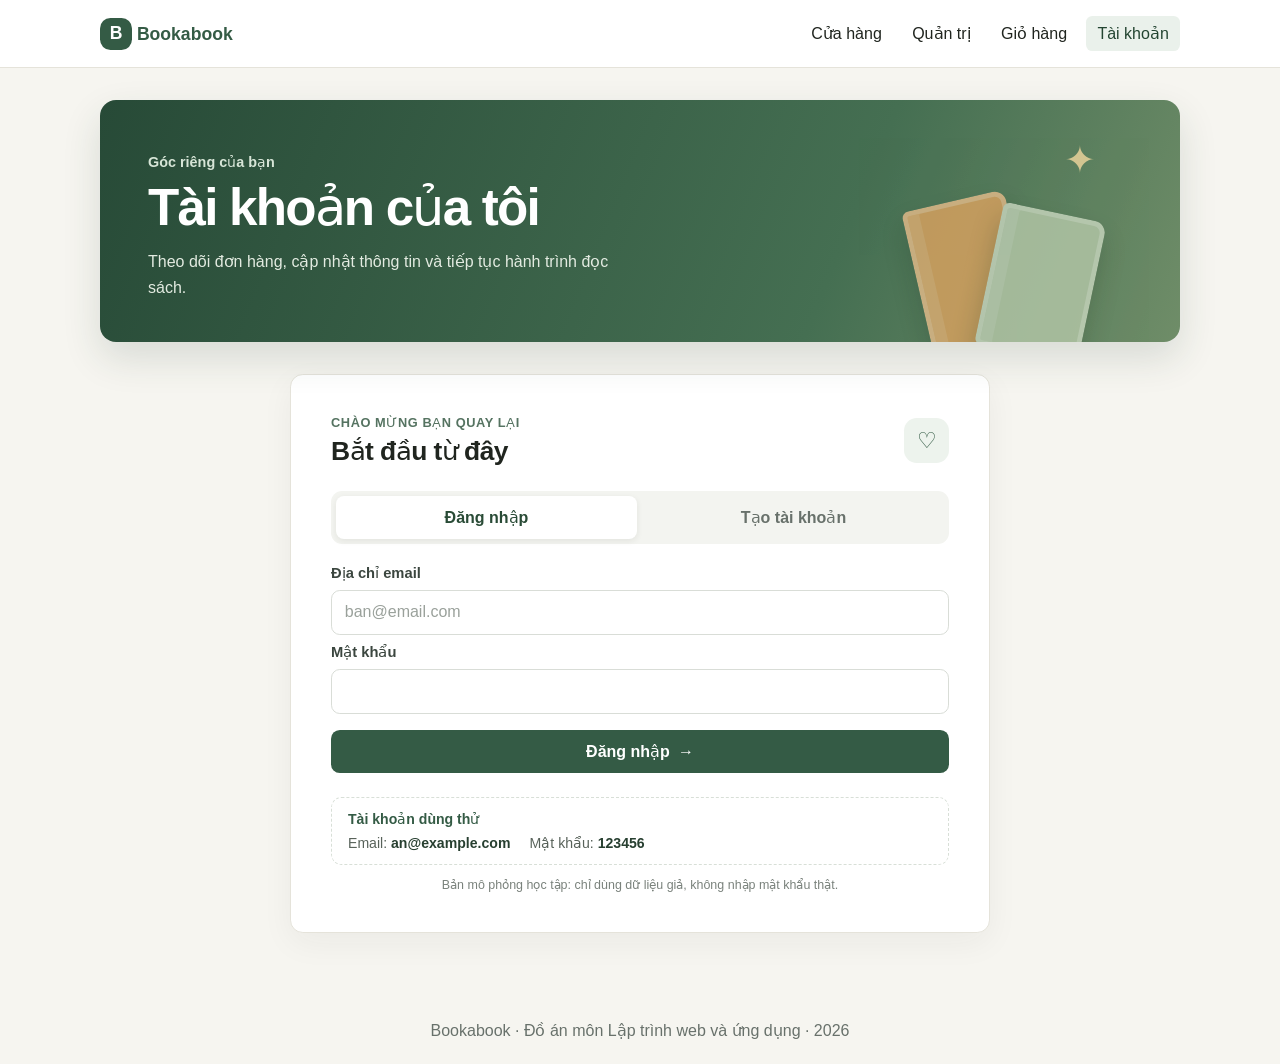
==== commit 81b3c786: "Merge pull request #8 from ngtuankiet241-cmd/feature/account Feature/account" ====
--- a/account.html
+++ b/account.html
@@ -5,8 +5,8 @@
 <head>
   <meta charset="utf-8">
   <meta name="viewport" content="width=device-width, initial-scale=1">
-  <meta name="description" content="Đăng nhập, quản lý hồ sơ và xem lịch sử mua sách của bạn.">
-  <title>Tài khoản | Hiệu sách của nhóm</title>
+  <meta name="description" content="Đăng nhập, quản lý hồ sơ và xem lịch sử mua sách của bạn tại Bookabook.">
+  <title>Tài khoản | Bookabook</title>
   <link rel="stylesheet" href="css/styles.css">
   <script src="js/data.js" defer></script>
   <script src="js/storage.js" defer></script>
@@ -15,7 +15,7 @@
 </head>
 <body>
   <header class="site-header">
-    <a class="brand" href="index.html"><span class="brand-mark" aria-hidden="true">S</span> Hiệu sách của nhóm</a>
+    <a class="brand" href="index.html"><span class="brand-mark" aria-hidden="true">B</span> Bookabook</a>
     <nav aria-label="Điều hướng chính">
       <a href="index.html">Cửa hàng</a>
       <a href="admin.html">Quản trị</a>
@@ -94,7 +94,7 @@
     <section class="account-dashboard" data-dashboard-view hidden aria-label="Thông tin tài khoản">
       <div class="account-welcome panel">
         <div class="account-welcome__identity">
-          <span class="account-avatar" data-account-avatar aria-hidden="true">S</span>
+          <span class="account-avatar" data-account-avatar aria-hidden="true">B</span>
           <div>
             <p class="eyebrow">Rất vui được gặp bạn</p>
             <h2>Xin chào, <span data-account-name></span>!</h2>
@@ -155,6 +155,6 @@
     </section>
   </main>
 
-  <footer class="site-footer">Đồ án môn Lập trình web và ứng dụng · <span data-current-year></span></footer>
+  <footer class="site-footer">Bookabook · Đồ án môn Lập trình web và ứng dụng · <span data-current-year></span></footer>
 </body>
 </html>
--- a/css/styles.css
+++ b/css/styles.css
@@ -1,11 +1,4 @@
-﻿/**
- *    - Bố cục giao diện sử dụng:
- *        + CSS Flexbox (display: flex): Dùng cho thanh Menu Header, phân bố khoảng cách các nút.
- *        + CSS Grid (display: grid): Dùng cho Lưới sách (Book Grid), chia cột bảng quản trị.
- *        + CSS Clamp (font-size: clamp(...)): Kích cỡ tiêu đề tự co giãn theo độ rộng màn hình.*/
-
-/*  THIẾT LẬP CƠ BẢN (RESET, ROOT VARIABLES, TYPOGRAPHY)*/
-:root {
+﻿:root {
   color-scheme: light;
   font-family: "Segoe UI", Arial, sans-serif;
   color: #20251f;
@@ -18,26 +11,17 @@
   box-sizing: border-box;
 }
 
-/* Thân trang web: chiều cao tối thiểu 100vh để luôn chiếm trọn màn hình, không bị hở đáy */
 body {
   min-width: 320px;
   min-height: 100vh;
   margin: 0;
 }
 
-/* Thẻ liên kết: kế thừa màu chữ của phần tử cha để giữ phong cách đồng bộ */
 a {
   color: inherit;
 }
 
-
-/* 
-THANH ĐIỀU HƯỚNG CHUNG (SITE HEADER & BOOKABOOK BRAND)
- */
 .site-header {
-  position: sticky;
-  top: 0;
-  z-index: 100;
   display: flex;
   flex-wrap: wrap;
   align-items: center;
@@ -48,7 +32,6 @@
   border-bottom: 1px solid #e5e3da;
 }
 
-/* Logo thương hiệu Bookabook: chữ in đậm, kích thước 1.1rem, màu xanh lá đậm sang trọng */
 .brand {
   color: #345b45;
   font-size: 1.1rem;
@@ -56,14 +39,12 @@
   text-decoration: none;
 }
 
-/* Khung chứa các liên kết menu: dùng Flexbox xếp ngang, khoảng cách giữa các mục là 0.5rem */
 nav {
   display: flex;
   flex-wrap: wrap;
   gap: 0.5rem;
 }
 
-/* Các nút liên kết trên menu: có khoảng đệm padding để người dùng dễ bấm, bo góc tròn */
 nav a {
   padding: 0.5rem 0.7rem;
   border-radius: 0.4rem;
@@ -71,19 +52,16 @@
 }
 
 nav a:hover,
-/* Hiệu ứng đổi màu nền khi rê chuột vào menu hoặc khi đang ở trang hiện tại */
 nav a[aria-current="page"] {
   color: #234531;
   background: #eaf1eb;
 }
 
-/* Khung bố cục chính ở các trang con: giới hạn độ rộng tối đa 900px và căn giữa màn hình */
 .page {
   width: min(100% - 2rem, 900px);
   margin: 3.5rem auto;
 }
 
-/* Dòng chữ phụ nhỏ ở đầu tiêu đề: màu xanh lá nhạt, tạo điểm nhấn phân cấp thị giác */
 .eyebrow {
   margin-bottom: 0.4rem;
   color: #557361;
@@ -91,13 +69,11 @@
   font-weight: 600;
 }
 
-/* Tiêu đề lớn cấp 1: sử dụng hàm clamp() để cỡ chữ tự co giãn mượt mà theo độ rộng màn hình */
 h1 {
   margin-top: 0;
   font-size: clamp(2rem, 5vw, 3rem);
 }
 
-/* Khung khối nội dung nền trắng, có viền mờ bo góc 0.8rem tạo cảm giác thẻ nổi sạch sẽ */
 .panel {
   padding: 1.5rem;
   border: 1px solid #e5e3da;
@@ -105,24 +81,20 @@
   background: #fff;
 }
 
-/* Tiêu đề cấp 2 bên trong khối panel: xóa lề trên để nội dung gọn gàng */
 .panel h2 {
   margin-top: 0;
 }
 
-/* Màu chữ xám nhạt dùng cho các đoạn mô tả phụ, thông tin ngày giờ, số lượng */
 .muted {
   color: #68716b;
 }
 
-/* Chân trang web (Footer): căn giữa màn hình, viền mờ, chữ màu xám trang nhã */
 .site-footer {
   padding: 1.5rem;
   color: #68716b;
   text-align: center;
 }
 
-/* Khối biểu tượng chữ B đại diện cho thương hiệu Bookabook */
 .brand-mark {
   display: inline-grid;
   width: 2rem;
@@ -133,9 +105,6 @@
   background: #345b45;
 }
 
-
-/* BANNER TRANG CHỦ (HERO BANNER & SLOGAN CUỐN SÁCH 3D)
-*/
 .store-hero {
   position: relative;
   display: flex;
@@ -149,7 +118,6 @@
 }
 
 .store-hero::before,
-/* Các họa tiết vòng tròn ánh sáng mờ trang trí phía sau banner */
 .store-hero::after {
   position: absolute;
   width: 300px;
@@ -159,13 +127,11 @@
   content: "";
 }
 
-/* Các họa tiết vòng tròn ánh sáng mờ trang trí phía sau banner */
 .store-hero::before {
   top: -190px;
   right: 12%;
 }
 
-/* Các họa tiết vòng tròn ánh sáng mờ trang trí phía sau banner */
 .store-hero::after {
   right: 2%;
   bottom: -240px;
@@ -173,35 +139,30 @@
   height: 420px;
 }
 
-/* Khối chứa văn bản giới thiệu và slogan của nhà sách Bookabook */
 .store-hero__content {
   z-index: 1;
   max-width: 560px;
 }
 
-/* Định dạng kiểu dáng cho thành phần giao diện store-hero */
 .store-hero .eyebrow {
   color: #d7e5d7;
 }
 
-/* Tiêu đề slogan "Mỗi trang sách, một thế giới mới" dùng font Cambria cổ điển sang trọng */
 .store-hero h1 {
   margin-bottom: 1rem;
-  font-family: Cambria, "Times New Roman", serif;
+  font-family: Georgia, "Times New Roman", serif;
   font-size: clamp(2.6rem, 6vw, 4.5rem);
   font-weight: 500;
   line-height: 1.08;
 }
 
-/* Định dạng kiểu dáng cho thành phần giao diện store-hero__content */
-.store-hero__content>p:not(.eyebrow) {
+.store-hero__content > p:not(.eyebrow) {
   max-width: 430px;
   color: #e3ebe1;
   font-size: 1.1rem;
   line-height: 1.7;
 }
 
-/* Nút bấm tiêu chuẩn: bo góc, chữ in đậm, có chuyển động êm khi bấm hoặc rê chuột */
 .button {
   display: inline-flex;
   min-height: 2.7rem;
@@ -218,7 +179,6 @@
   transition: background-color 140ms ease, transform 140ms ease;
 }
 
-/* Hiệu ứng khi rê chuột vào nút bấm: đổi màu nền nhẹ nhàng tạo phản hồi thị giác */
 .button:hover:not(:disabled) {
   transform: translateY(-1px);
 }
@@ -229,62 +189,52 @@
 textarea:focus-visible,
 .text-button:focus-visible,
 .book-card__cover:focus-visible,
-/* Định dạng kiểu dáng cho thành phần giao diện pagination__button */
 .pagination__button:focus-visible {
   outline: 3px solid #d6a64f;
   outline-offset: 2px;
 }
 
-/* Định dạng kiểu dáng cho thành phần giao diện button */
 .button:disabled {
   cursor: not-allowed;
   opacity: 0.55;
 }
 
-/* Định dạng kiểu dáng cho thành phần giao diện button--light */
 .button--light {
   margin-top: 0.75rem;
   color: #2e523d;
   background: #fffdf5;
 }
 
-/* Nút bấm hành động chính (Primary): nền xanh lá rêu sang trọng, chữ trắng nổi bật */
 .button--primary {
   color: #fff;
   background: #345b45;
 }
 
-/* Nút bấm hành động chính (Primary): nền xanh lá rêu sang trọng, chữ trắng nổi bật */
 .button--primary:hover:not(:disabled) {
   background: #284936;
 }
 
-/* Định dạng kiểu dáng cho thành phần giao diện button--quiet */
 .button--quiet {
   color: #345b45;
   background: #edf2ed;
 }
 
-/* Nút bấm cảnh báo nguy hiểm (Danger): màu đỏ dùng cho thao tác xóa dữ liệu, khóa tài khoản */
 .button--danger {
   color: #8d3434;
   background: #fff0ef;
 }
 
-/* Biến thể nút bấm kích thước nhỏ: phù hợp đặt trong bảng dữ liệu hoặc thẻ sản phẩm */
 .button--small {
   min-height: 2rem;
   padding: 0.35rem 0.6rem;
   font-size: 0.82rem;
 }
 
-/* Định dạng kiểu dáng cho thành phần giao diện button--full */
 .button--full {
   width: 100%;
   margin-top: 0.7rem;
 }
 
-/* Khu vực trưng bày nghệ thuật: xếp 3 cuốn sách minh họa dạng 3D sống động */
 .store-hero__art {
   position: relative;
   width: 330px;
@@ -292,7 +242,6 @@
   margin-right: 4%;
 }
 
-/* Tạo hình một cuốn sách 3D: có gáy sách, bóng đổ chân thực và hiệu ứng chiều sâu */
 .hero-book {
   position: absolute;
   bottom: 24px;
@@ -304,14 +253,12 @@
   box-shadow: 12px 18px 22px rgb(22 37 27 / 22%);
 }
 
-/* Cuốn sách mẫu số 1: xoay nghiêng -7 độ nằm ở lớp bên trái */
 .hero-book--one {
   left: 12px;
   transform: rotate(-15deg);
   background: #d18d60;
 }
 
-/* Cuốn sách mẫu số 2: đứng thẳng ở vị trí trung tâm nổi bật nhất */
 .hero-book--two {
   left: 104px;
   z-index: 1;
@@ -320,14 +267,12 @@
   background: #e3c37c;
 }
 
-/* Cuốn sách mẫu số 3: xoay nghiêng 8 độ nằm ở lớp bên phải */
 .hero-book--three {
   right: 3px;
   transform: rotate(14deg);
   background: #809d8a;
 }
 
-/* Hiệu ứng ngôi sao lấp lánh điểm xuyết quanh banner trang chủ */
 .hero-spark {
   position: absolute;
   top: 0;
@@ -336,13 +281,11 @@
   font-size: 2rem;
 }
 
-/* Định dạng kiểu dáng cho thành phần giao diện store-content */
 .store-content {
   width: min(100% - 2rem, 1120px);
   margin: 3.5rem auto;
 }
 
-/* Định dạng kiểu dáng cho thành phần giao diện section-heading */
 .section-heading {
   display: flex;
   align-items: end;
@@ -351,23 +294,19 @@
   margin-bottom: 1.5rem;
 }
 
-/* Định dạng kiểu dáng cho thành phần giao diện section-heading */
 .section-heading h2 {
   margin: 0;
-  font-family: Cambria, "Times New Roman", serif;
+  font-family: Georgia, "Times New Roman", serif;
   font-size: clamp(1.8rem, 4vw, 2.5rem);
   font-weight: 500;
 }
 
-/* Định dạng kiểu dáng cho thành phần giao diện section-heading */
-.section-heading>p {
+.section-heading > p {
   max-width: 390px;
   margin-bottom: 0.2rem;
   line-height: 1.6;
 }
 
-
-/*  BỘ LỌC TÌM KIẾM TRANG CHỦ (CATALOG FILTER & TOOLBAR - BAREM II.2) */
 .catalog-layout {
   display: grid;
   grid-template-columns: minmax(220px, 270px) minmax(0, 1fr);
@@ -375,14 +314,12 @@
   gap: 1.5rem;
 }
 
-/* Định dạng kiểu dáng cho thành phần giao diện filter-panel */
 .filter-panel {
   position: sticky;
   top: 1rem;
   padding: 1.25rem;
 }
 
-/* Định dạng kiểu dáng cho thành phần giao diện filter-panel */
 .filter-panel h2 {
   margin-bottom: 1.2rem;
   font-size: 1.2rem;
@@ -390,7 +327,6 @@
 
 .filter-panel label,
 .admin-form label,
-/* Định dạng kiểu dáng cho thành phần giao diện sort-control */
 .sort-control {
   display: grid;
   gap: 0.4rem;
@@ -405,7 +341,6 @@
 .admin-form select,
 .admin-form textarea,
 .sort-control select,
-/* Ô nhập liệu biểu mẫu: bo góc viền, có viền nét thanh và đổi màu khi được focus */
 .table-input {
   width: 100%;
   min-height: 2.65rem;
@@ -417,12 +352,10 @@
   font: inherit;
 }
 
-/* Nhãn chỉ dẫn cho ô nhập liệu: chữ in đậm nhẹ, cỡ chữ vừa phải, dễ nhìn */
-.filter-panel form>label {
+.filter-panel form > label {
   margin-top: 1rem;
 }
 
-/* Định dạng kiểu dáng cho thành phần giao diện price-fields */
 .price-fields {
   min-width: 0;
   margin: 1rem 0 0;
@@ -430,7 +363,6 @@
   border: 0;
 }
 
-/* Định dạng kiểu dáng cho thành phần giao diện price-fields */
 .price-fields legend {
   margin-bottom: 0.5rem;
   color: #414b44;
@@ -438,24 +370,20 @@
   font-weight: 600;
 }
 
-/* Định dạng kiểu dáng cho thành phần giao diện price-fields__row */
 .price-fields__row {
   display: grid;
   grid-template-columns: 1fr 1fr;
   gap: 0.6rem;
 }
 
-/* Nhãn chỉ dẫn cho ô nhập liệu: chữ in đậm nhẹ, cỡ chữ vừa phải, dễ nhìn */
 .price-fields__row label {
   font-size: 0.82rem;
 }
 
-/* Ô nhập liệu biểu mẫu: bo góc viền, có viền nét thanh và đổi màu khi được focus */
 .price-fields__row input {
   min-width: 0;
 }
 
-/* Thanh công cụ: hiển thị số lượng sách tìm thấy và dropdown chọn cách sắp xếp giá/tên */
 .catalog-toolbar {
   display: flex;
   align-items: end;
@@ -464,34 +392,27 @@
   margin-bottom: 1rem;
 }
 
-/* Định dạng kiểu dáng cho thành phần giao diện catalog-toolbar */
 .catalog-toolbar h2 {
   margin: 0 0 0.25rem;
   font-size: 1.2rem;
 }
 
-/* Định dạng kiểu dáng cho thành phần giao diện catalog-toolbar */
 .catalog-toolbar .muted {
   margin: 0;
   font-size: 0.88rem;
 }
 
-/* Định dạng kiểu dáng cho thành phần giao diện sort-control */
 .sort-control {
   grid-template-columns: auto minmax(130px, 190px);
   align-items: center;
 }
 
-/* Lưới hiển thị sách: dùng CSS Grid tự động co giãn số cột theo độ rộng màn hình */
 .book-grid {
   display: grid;
   grid-template-columns: repeat(4, minmax(0, 1fr));
   gap: 1rem;
 }
 
-/* LƯỚI SẢN PHẨM & THẺ SÁCH (BOOK GRID & BOOK CARD - BAREM II.1)*/
-
-/* Thẻ sản phẩm một cuốn sách: viền bo góc, nền trắng, chứa toàn bộ thông tin cuốn sách */
 .book-card {
   min-width: 0;
   overflow: hidden;
@@ -501,13 +422,11 @@
   transition: box-shadow 150ms ease, transform 150ms ease;
 }
 
-/* Hiệu ứng khi rê chuột vào thẻ sách: nổi bóng đổ và nhấc nhẹ lên tạo cảm giác tương tác */
 .book-card:hover {
   transform: translateY(-3px);
   box-shadow: 0 12px 28px rgb(32 37 31 / 9%);
 }
 
-/* Khung bìa sách: tỷ lệ khung hình chuẩn, có nền màu be nhạt khi ảnh đang tải */
 .book-card__cover {
   display: grid;
   width: 100%;
@@ -520,14 +439,12 @@
   cursor: pointer;
 }
 
-/* Ảnh bìa sách SVG/JPG: tự động phủ kín khung bìa mà không bị méo tỉ lệ */
 .book-card__cover img {
   width: 100%;
   height: 100%;
   object-fit: cover;
 }
 
-/* Định dạng kiểu dáng cho thành phần giao diện book-cover-fallback */
 .book-cover-fallback {
   display: grid;
   width: 70%;
@@ -536,17 +453,15 @@
   border-radius: 0.3rem 0.7rem 0.7rem 0.3rem;
   color: #fff;
   background: #345b45;
-  font-family: Cambria, serif;
+  font-family: Georgia, serif;
   font-size: 3rem;
   box-shadow: 8px 8px 12px rgb(0 0 0 / 15%);
 }
 
-/* Phần thân dưới thẻ sách: chứa thể loại, tên sách, tác giả, giá và nút bấm */
 .book-card__body {
   padding: 0.9rem;
 }
 
-/* Nhãn thể loại sách: chữ in hoa nhỏ màu xanh lá trang nhã */
 .book-card__category {
   margin: 0 0 0.35rem;
   color: #557361;
@@ -556,7 +471,6 @@
   letter-spacing: 0.04em;
 }
 
-/* Tiêu đề tên sách: in đậm với font Cambria, giới hạn dòng để các thẻ đều nhau */
 .book-card h3 {
   min-height: 2.7em;
   margin: 0;
@@ -564,7 +478,6 @@
   line-height: 1.35;
 }
 
-/* Nút bấm dạng văn bản thuần: không viền, không nền, trông như đường link nhưng là nút bấm */
 .text-button {
   padding: 0;
   border: 0;
@@ -576,12 +489,10 @@
   cursor: pointer;
 }
 
-/* Nút bấm dạng văn bản thuần: không viền, không nền, trông như đường link nhưng là nút bấm */
 .text-button:hover {
   color: #345b45;
 }
 
-/* Tên tác giả sách: chữ màu xám thanh lịch, dễ nhìn */
 .book-card__author {
   min-height: 2.3em;
   margin: 0.35rem 0;
@@ -589,7 +500,6 @@
   font-size: 0.82rem;
 }
 
-/* Giá bán sách: kích thước chữ to, in đậm màu xanh rêu làm điểm nhấn thu hút */
 .book-card__price {
   margin: 0.65rem 0;
   color: #345b45;
@@ -597,7 +507,6 @@
   font-weight: 750;
 }
 
-/* Chân thẻ sách: dùng Flexbox căn đều nhãn tồn kho bên trái và nút thêm giỏ bên phải */
 .book-card__footer {
   display: flex;
   align-items: center;
@@ -605,19 +514,15 @@
   gap: 0.4rem;
 }
 
-/* Nhãn số lượng tồn kho: màu xám nhạt khi sách còn hàng (VD: "Còn 12 cuốn") */
 .stock-label {
   color: #557361;
   font-size: 0.75rem;
 }
 
-/* Nhãn cảnh báo hết hàng: chữ màu đỏ cam khi số lượng tồn kho bằng 0 */
 .stock-label--out {
   color: #9c3d37;
 }
 
-
-/*  THANH NÚT PHÂN TRANG (PAGINATION - BAREM II.1) */
 .pagination {
   display: flex;
   justify-content: center;
@@ -625,7 +530,6 @@
   margin-top: 1.5rem;
 }
 
-/* Nút bấm từng trang (‹, 1, 2, 3, ›): hình vuông bo góc, dễ thao tác bấm */
 .pagination__button {
   min-width: 2.35rem;
   min-height: 2.35rem;
@@ -638,20 +542,17 @@
   cursor: pointer;
 }
 
-/* Định dạng kiểu dáng cho thành phần giao diện pagination__button */
 .pagination__button:disabled {
   opacity: 0.45;
   cursor: not-allowed;
 }
 
-/* Nút của trang hiện tại đang xem: tô màu nền xanh rêu đậm, chữ màu trắng */
 .pagination__button.is-current {
   border-color: #345b45;
   color: #fff;
   background: #345b45;
 }
 
-/* Định dạng kiểu dáng cho thành phần giao diện empty-state */
 .empty-state {
   padding: 2rem;
   border: 1px dashed #cbd4cb;
@@ -661,7 +562,6 @@
   text-align: center;
 }
 
-/* Vùng hiển thị câu thông báo thành công hoặc báo lỗi màu đỏ */
 .form-message {
   min-height: 1.25rem;
   margin: 0.6rem 0 0;
@@ -669,12 +569,10 @@
   font-size: 0.88rem;
 }
 
-/* Vùng hiển thị câu thông báo thành công hoặc báo lỗi màu đỏ */
 .form-message--error {
   color: #a33e36;
 }
 
-/* Badge hiển thị số lượng sản phẩm trên icon Giỏ hàng ở Header */
 .cart-count {
   display: inline-grid;
   min-width: 1.25rem;
@@ -688,7 +586,6 @@
   font-size: 0.72rem;
 }
 
-/* Định dạng kiểu dáng cho thành phần giao diện book-dialog */
 .book-dialog {
   width: min(780px, calc(100% - 2rem));
   max-height: min(90vh, 760px);
@@ -700,18 +597,15 @@
   box-shadow: 0 24px 80px rgb(0 0 0 / 25%);
 }
 
-/* Định dạng kiểu dáng cho thành phần giao diện book-dialog */
 .book-dialog::backdrop {
   background: rgb(22 30 24 / 60%);
 }
 
-/* Định dạng kiểu dáng cho thành phần giao diện dialog-close-form */
 .dialog-close-form {
   display: flex;
   justify-content: end;
 }
 
-/* Nút dấu X ở góc trên cùng bên phải để người dùng bấm đóng popup */
 .dialog-close {
   width: 2rem;
   height: 2rem;
@@ -723,8 +617,6 @@
   cursor: pointer;
 }
 
-
-/* HỘP THOẠI MODAL XEM CHI TIẾT SÁCH (BOOK DETAIL DIALOG - BAREM II.1)*/
 .book-detail {
   display: grid;
   grid-template-columns: minmax(190px, 0.8fr) minmax(0, 1.2fr);
@@ -732,7 +624,6 @@
   padding: 0.5rem 0 0;
 }
 
-/* Định dạng kiểu dáng cho thành phần giao diện book-detail__image */
 .book-detail__image {
   overflow: hidden;
   align-self: start;
@@ -740,33 +631,28 @@
   background: #e9eee8;
 }
 
-/* Định dạng kiểu dáng cho thành phần giao diện book-detail__image */
 .book-detail__image img {
   display: block;
   width: 100%;
   height: auto;
 }
 
-/* Định dạng kiểu dáng cho thành phần giao diện book-detail__content */
 .book-detail__content h2 {
   margin: 0.2rem 0 0.5rem;
-  font-family: Cambria, "Times New Roman", serif;
+  font-family: Georgia, "Times New Roman", serif;
   font-size: 1.8rem;
   font-weight: 500;
 }
 
-/* Vùng hiển thị câu thông báo thành công hoặc báo lỗi màu đỏ */
-.book-detail__content>p:not(.eyebrow, .book-card__author, .book-card__price, .form-message) {
+.book-detail__content > p:not(.eyebrow, .book-card__author, .book-card__price, .form-message) {
   line-height: 1.65;
 }
 
-/* Bảng danh sách định nghĩa (<dl>) hiển thị mã sách, nhà xuất bản, năm xuất bản, số trang */
 .book-specs {
   margin: 1rem 0;
   border-top: 1px solid #e5e3da;
 }
 
-/* Định dạng kiểu dáng cho thành phần giao diện book-specs */
 .book-specs div {
   display: grid;
   grid-template-columns: 130px 1fr;
@@ -776,39 +662,31 @@
   font-size: 0.88rem;
 }
 
-/* Định dạng kiểu dáng cho thành phần giao diện book-specs */
 .book-specs dt {
   color: #68716b;
 }
 
-/* Định dạng kiểu dáng cho thành phần giao diện book-specs */
 .book-specs dd {
   margin: 0;
   font-weight: 600;
 }
 
-
-/* MODULE QUẢN TRỊ DANH MỤC & THỂ LOẠI (ADMIN CATALOG - BAREM I.1 & I.2) */
 .admin-catalog-mount {
   margin-top: 1.5rem;
 }
 
-/* Định dạng kiểu dáng cho thành phần giao diện admin-catalog */
 .admin-catalog {
   padding: 1.5rem;
 }
 
-/* Định dạng kiểu dáng cho thành phần giao diện section-heading--compact */
 .section-heading--compact {
   align-items: center;
 }
 
-/* Định dạng kiểu dáng cho thành phần giao diện section-heading--compact */
 .section-heading--compact h2 {
   font-size: 1.8rem;
 }
 
-/* Nút bấm chuyển tab trong trang quản trị */
 .admin-tabs {
   display: flex;
   flex-wrap: wrap;
@@ -818,7 +696,6 @@
   border-bottom: 1px solid #e5e3da;
 }
 
-/* Nút bấm chuyển tab trong trang quản trị */
 .admin-tab {
   padding: 0.65rem 0.9rem;
   border: 0;
@@ -830,25 +707,21 @@
   cursor: pointer;
 }
 
-/* Nút bấm chuyển tab trong trang quản trị */
 .admin-tab.is-active {
   color: #fff;
   background: #345b45;
 }
 
-/* Định dạng kiểu dáng cho thành phần giao diện admin-panel-heading */
 .admin-panel-heading h3 {
   margin-bottom: 0.25rem;
 }
 
-/* Định dạng kiểu dáng cho thành phần giao diện admin-panel-heading */
 .admin-panel-heading p {
   margin-top: 0;
   color: #68716b;
   font-size: 0.9rem;
 }
 
-/* Định dạng kiểu dáng cho thành phần giao diện admin-form */
 .admin-form {
   margin: 1rem 0 1.4rem;
   padding: 1rem;
@@ -857,7 +730,6 @@
   background: #fafbf8;
 }
 
-/* Định dạng kiểu dáng cho thành phần giao diện admin-form--inline */
 .admin-form--inline {
   display: flex;
   flex-wrap: wrap;
@@ -865,29 +737,24 @@
   gap: 0.8rem;
 }
 
-/* Nhãn chỉ dẫn cho ô nhập liệu: chữ in đậm nhẹ, cỡ chữ vừa phải, dễ nhìn */
-.admin-form--inline>label {
+.admin-form--inline > label {
   flex: 1 1 190px;
 }
 
-/* Định dạng kiểu dáng cho thành phần giao diện admin-form--grid */
 .admin-form--grid {
   display: grid;
   grid-template-columns: repeat(2, minmax(0, 1fr));
   gap: 0.8rem;
 }
 
-/* Định dạng kiểu dáng cho thành phần giao diện admin-form__wide */
 .admin-form__wide {
   grid-column: 1 / -1;
 }
 
-/* Ô nhập liệu biểu mẫu: bo góc viền, có viền nét thanh và đổi màu khi được focus */
 .admin-form textarea {
   resize: vertical;
 }
 
-/* Định dạng kiểu dáng cho thành phần giao diện admin-form__actions */
 .admin-form__actions {
   display: flex;
   flex-wrap: wrap;
@@ -895,7 +762,6 @@
   gap: 0.5rem;
 }
 
-/* Khung bọc bảng dữ liệu: cho phép cuộn ngang (overflow-x: auto) khi xem trên màn hình nhỏ */
 .table-wrap {
   max-width: 100%;
   margin: 0.75rem 0 1.5rem;
@@ -905,7 +771,6 @@
   background: #fff;
 }
 
-/* Định dạng kiểu dáng cho thành phần giao diện data-table */
 .data-table {
   width: 100%;
   border-collapse: collapse;
@@ -913,7 +778,6 @@
 }
 
 .data-table th,
-/* Định dạng kiểu dáng cho thành phần giao diện data-table */
 .data-table td {
   min-width: 90px;
   padding: 0.7rem;
@@ -921,7 +785,6 @@
   vertical-align: middle;
 }
 
-/* Định dạng kiểu dáng cho thành phần giao diện data-table */
 .data-table th {
   color: #4c5b50;
   background: #f3f5f1;
@@ -929,24 +792,20 @@
   white-space: nowrap;
 }
 
-/* Định dạng kiểu dáng cho thành phần giao diện data-table */
 .data-table td {
   font-size: 0.88rem;
 }
 
-/* Định dạng kiểu dáng cho thành phần giao diện data-table */
 .data-table tbody tr:last-child td {
   border-bottom: 0;
 }
 
-/* Cột tác vụ trong bảng: chứa các nút Sửa, Xóa, Xem chi tiết, Khóa/Mở khóa */
 .table-actions {
   display: flex;
   flex-wrap: wrap;
   gap: 0.35rem;
 }
 
-/* Định dạng kiểu dáng cho thành phần giao diện table-book */
 .table-book {
   display: flex;
   min-width: 190px;
@@ -954,7 +813,6 @@
   gap: 0.6rem;
 }
 
-/* Định dạng kiểu dáng cho thành phần giao diện table-book */
 .table-book img {
   width: 42px;
   height: 54px;
@@ -962,7 +820,6 @@
   object-fit: cover;
 }
 
-/* Định dạng kiểu dáng cho thành phần giao diện table-book */
 .table-book small {
   display: block;
   margin-top: 0.25rem;
@@ -970,7 +827,6 @@
 }
 
 .status-pill,
-/* Định dạng kiểu dáng cho thành phần giao diện stock-alert */
 .stock-alert {
   display: inline-block;
   padding: 0.25rem 0.45rem;
@@ -981,20 +837,17 @@
   white-space: nowrap;
 }
 
-/* Định dạng kiểu dáng cho thành phần giao diện stock-alert */
 .stock-alert {
   color: #8a421f;
   background: #fff1d9;
 }
 
-/* Ô nhập liệu biểu mẫu: bo góc viền, có viền nét thanh và đổi màu khi được focus */
 .table-input {
   min-width: 95px;
   min-height: 2.15rem;
   padding: 0.4rem;
 }
 
-/* Định dạng kiểu dáng cho thành phần giao diện image-preview */
 .image-preview img {
   display: block;
   max-width: 140px;
@@ -1004,24 +857,17 @@
   object-fit: contain;
 }
 
-/* Đáp ứng màn hình Laptop nhỏ / Tablet ngang: thu gọn khoảng cách lề và kích thước font */
 @media (max-width: 1000px) {
-
-  /* Lưới hiển thị sách: dùng CSS Grid tự động co giãn số cột theo độ rộng màn hình */
   .book-grid {
     grid-template-columns: repeat(3, minmax(0, 1fr));
   }
 }
 
-/* Đáp ứng màn hình Tablet / iPad: chuyển bố cục từ 2 cột sang 1 cột dọc */
 @media (max-width: 720px) {
-
-  /* Banner chào mừng trang chủ: nền màu be ấm áp, bố cục Flexbox chia chữ và sách 3D */
   .store-hero {
     min-height: 330px;
   }
 
-  /* Khu vực trưng bày nghệ thuật: xếp 3 cuốn sách minh họa dạng 3D sống động */
   .store-hero__art {
     position: absolute;
     right: -80px;
@@ -1029,113 +875,90 @@
     opacity: 0.35;
   }
 
-  /* Khối chứa văn bản giới thiệu và slogan của nhà sách Bookabook */
   .store-hero__content {
     max-width: 100%;
   }
 
-  /* Bố cục trang sản phẩm: chia 2 cột gồm thanh bộ lọc bên trái và danh sách sách bên phải */
   .catalog-layout {
     grid-template-columns: 1fr;
   }
 
-  /* Định dạng kiểu dáng cho thành phần giao diện filter-panel */
   .filter-panel {
     position: static;
   }
 
-  /* Lưới hiển thị sách: dùng CSS Grid tự động co giãn số cột theo độ rộng màn hình */
   .book-grid {
     grid-template-columns: repeat(2, minmax(0, 1fr));
   }
 
-  /* Định dạng kiểu dáng cho thành phần giao diện section-heading */
   .section-heading {
     display: block;
   }
 
-  /* Định dạng kiểu dáng cho thành phần giao diện section-heading */
-  .section-heading>p {
+  .section-heading > p {
     margin-top: 0.7rem;
   }
 }
 
-/* Đáp ứng màn hình Điện thoại thông minh (Mobile): tối ưu nút bấm to bản, dễ chạm vuốt */
 @media (max-width: 480px) {
-
-  /* Thanh Header đầu trang: dùng Flexbox căn đều Logo ở bên trái và Menu ở bên phải */
   .site-header {
     align-items: flex-start;
   }
 
-  /* Định dạng kiểu dáng cho thành phần giao diện site-header */
   .site-header nav {
     width: 100%;
     gap: 0.15rem;
   }
 
-  /* Định dạng kiểu dáng cho thành phần giao diện site-header */
   .site-header nav a {
     padding: 0.45rem;
     font-size: 0.88rem;
   }
 
-  /* Thanh công cụ: hiển thị số lượng sách tìm thấy và dropdown chọn cách sắp xếp giá/tên */
   .catalog-toolbar {
     align-items: start;
     flex-direction: column;
   }
 
-  /* Định dạng kiểu dáng cho thành phần giao diện sort-control */
   .sort-control {
     width: 100%;
     grid-template-columns: auto 1fr;
   }
 
-  /* Phần thân dưới thẻ sách: chứa thể loại, tên sách, tác giả, giá và nút bấm */
   .book-card__body {
     padding: 0.7rem;
   }
 
-  /* Chân thẻ sách: dùng Flexbox căn đều nhãn tồn kho bên trái và nút thêm giỏ bên phải */
   .book-card__footer {
     align-items: flex-start;
     flex-direction: column;
   }
 
-  /* Bố cục xem chi tiết sách: chia 2 cột gồm ảnh bìa phóng to bên trái và thông số bên phải */
   .book-detail {
     grid-template-columns: 1fr;
   }
 
-  /* Định dạng kiểu dáng cho thành phần giao diện book-detail__image */
   .book-detail__image {
     max-width: 230px;
   }
 
-  /* Định dạng kiểu dáng cho thành phần giao diện admin-catalog */
   .admin-catalog {
     padding: 1rem;
   }
 
-  /* Định dạng kiểu dáng cho thành phần giao diện admin-form--grid */
   .admin-form--grid {
     grid-template-columns: 1fr;
   }
 
-  /* Định dạng kiểu dáng cho thành phần giao diện admin-form__wide */
   .admin-form__wide {
     grid-column: auto;
   }
 }
 
-/* Định dạng kiểu dáng cho thành phần giao diện admin-login */
 .admin-login {
   max-width: 520px;
 }
 
-
-/* KHUNG ĐIỀU HƯỚNG QUẢN TRỊ VIÊN & SIDEBAR (ADMIN SHELL - BAREM I) */
 .admin-shell {
   display: grid;
   grid-template-columns: 220px minmax(0, 1fr);
@@ -1143,44 +966,37 @@
   align-items: start;
 }
 
-/* Thanh điều hướng Sidebar quản trị viên: chứa 7 tab chức năng theo chuẩn Barem */
 .admin-nav {
   display: flex;
   flex-direction: column;
   gap: 0.55rem;
 }
 
-/* Định dạng kiểu dáng cho thành phần giao diện admin-nav */
 .admin-nav h2 {
   margin-bottom: 0.25rem;
 }
 
-/* Nút bấm chuyển tab trong trang quản trị */
 .admin-nav .admin-tab {
   width: 100%;
   text-align: left;
 }
 
-/* Nút bấm chuyển tab trong trang quản trị */
 .admin-nav .admin-tab.active {
   color: #234531;
   background: #eaf1eb;
   font-weight: 700;
 }
 
-/* Khu vực làm việc chính của Admin: chứa các bảng dữ liệu và form thêm/sửa */
 .admin-content {
   min-width: 0;
 }
 
-/* Định dạng kiểu dáng cho thành phần giao diện form-grid */
 .form-grid {
   display: grid;
   gap: 1rem;
 }
 
 .form-grid label,
-/* Nhãn chỉ dẫn cho ô nhập liệu: chữ in đậm nhẹ, cỡ chữ vừa phải, dễ nhìn */
 .admin-toolbar label {
   display: grid;
   gap: 0.35rem;
@@ -1191,7 +1007,6 @@
 .form-grid input,
 .form-grid select,
 .admin-toolbar input,
-/* Ô nhập liệu biểu mẫu: bo góc viền, có viền nét thanh và đổi màu khi được focus */
 .admin-toolbar select {
   width: 100%;
   min-height: 42px;
@@ -1202,35 +1017,30 @@
   background: #fff;
 }
 
-/* Định dạng kiểu dáng cho thành phần giao diện button */
 .button.primary {
   border-color: #345b45;
   color: #fff;
   background: #345b45;
 }
 
-/* Định dạng kiểu dáng cho thành phần giao diện button */
 .button.primary:hover:not(:disabled) {
   border-color: #234531;
   background: #234531;
 }
 
 .button.danger,
-/* Định dạng kiểu dáng cho thành phần giao diện button */
 .button.danger:hover {
   border-color: #c96d69;
   color: #8a302c;
   background: #fff7f6;
 }
 
-/* Định dạng kiểu dáng cho thành phần giao diện button */
 .button.small {
   min-height: 34px;
   padding: 0.35rem 0.55rem;
   font-size: 0.85rem;
 }
 
-/* Thanh công cụ lọc và tìm kiếm nhanh trong trang quản trị */
 .admin-toolbar {
   display: flex;
   flex-wrap: wrap;
@@ -1239,13 +1049,11 @@
   margin-bottom: 1rem;
 }
 
-/* Ô nhập liệu biểu mẫu: bo góc viền, có viền nét thanh và đổi màu khi được focus */
-.admin-toolbar>input[type="search"] {
+.admin-toolbar > input[type="search"] {
   flex: 1;
   min-width: 220px;
 }
 
-/* Bảng dữ liệu: viền mỏng, căn lề văn bản rõ ràng, chiếm 100% chiều rộng khung chứa */
 table {
   width: 100%;
   border-collapse: collapse;
@@ -1253,7 +1061,6 @@
 }
 
 th,
-/* Ô dữ liệu trong bảng: có khoảng đệm padding vừa phải để dễ đọc */
 td {
   border-bottom: 1px solid #ebece7;
   padding: 0.75rem 0.55rem;
@@ -1261,18 +1068,15 @@
   vertical-align: middle;
 }
 
-/* Tiêu đề cột của bảng: in đậm, nền xám nhạt, cố định vị trí rõ ràng */
 th {
   color: #5d685f;
   background: #f7f8f5;
 }
 
-/* Cột tác vụ trong bảng: chứa các nút Sửa, Xóa, Xem chi tiết, Khóa/Mở khóa */
 .table-actions {
   min-width: 180px;
 }
 
-/* Định dạng kiểu dáng cho thành phần giao diện status */
 .status {
   display: inline-block;
   border-radius: 999px;
@@ -1282,33 +1086,28 @@
 }
 
 .status.active,
-/* Định dạng kiểu dáng cho thành phần giao diện status */
 .status.order-status-delivered {
   color: #256338;
   background: #e6f3e9;
 }
 
 .status.locked,
-/* Định dạng kiểu dáng cho thành phần giao diện status */
 .status.order-status-cancelled {
   color: #a03a35;
   background: #fbeae8;
 }
 
 .status.draft,
-/* Định dạng kiểu dáng cho thành phần giao diện status */
 .status.order-status-new {
   color: #805e1d;
   background: #fff4d6;
 }
 
-/* Định dạng kiểu dáng cho thành phần giao diện status */
 .status.order-status-processed {
   color: #315c86;
   background: #e7f0f7;
 }
 
-/* Định dạng kiểu dáng cho thành phần giao diện admin-message */
 .admin-message {
   margin-bottom: 1rem;
   border-left: 4px solid #528267;
@@ -1317,13 +1116,11 @@
   background: #edf6ef;
 }
 
-/* Định dạng kiểu dáng cho thành phần giao diện admin-message */
 .admin-message.error {
   border-left-color: #bd554f;
   background: #fff0ee;
 }
 
-/* Định dạng kiểu dáng cho thành phần giao diện editor-box */
 .editor-box {
   margin-top: 1rem;
   border: 1px solid #dde2dc;
@@ -1332,47 +1129,37 @@
   background: #fbfcfa;
 }
 
-/* Định dạng kiểu dáng cho thành phần giao diện form-actions */
 .form-actions {
   display: flex;
   flex-wrap: wrap;
   gap: 0.75rem;
 }
 
-/* Đáp ứng màn hình Tablet / iPad: chuyển bố cục từ 2 cột sang 1 cột dọc */
 @media (max-width: 760px) {
-
-  /* Khung bố cục tổng thể trang quản trị: chia cột Sidebar menu bên trái và Nội dung bên phải */
   .admin-shell {
     grid-template-columns: 1fr;
   }
 
-  /* Thanh điều hướng Sidebar quản trị viên: chứa 7 tab chức năng theo chuẩn Barem */
   .admin-nav {
     display: grid;
     grid-template-columns: repeat(2, minmax(0, 1fr));
   }
 
   .admin-nav h2,
-  /* Định dạng kiểu dáng cho thành phần giao diện admin-nav */
   .admin-nav #admin-reset-demo {
     grid-column: 1 / -1;
   }
 }
 
-
-/* TRANG TÀI KHOẢN KHÁCH HÀNG (ACCOUNT LOGIN, REGISTER, PROFILE, ORDERS) */
 .account-page {
   width: min(100% - 2rem, 1080px);
   margin: 2rem auto 4rem;
 }
 
-/* Định dạng kiểu dáng cho thành phần giao diện account-page */
 .account-page [hidden] {
   display: none !important;
 }
 
-/* Banner chào mừng trong trang Tài khoản: nền gradient xanh rêu trang nhã */
 .account-hero {
   position: relative;
   display: flex;
@@ -1387,25 +1174,21 @@
   box-shadow: 0 16px 38px rgb(34 67 47 / 14%);
 }
 
-/* Banner chào mừng trong trang Tài khoản: nền gradient xanh rêu trang nhã */
-.account-hero>div:first-child {
+.account-hero > div:first-child {
   position: relative;
   z-index: 1;
 }
 
-/* Banner chào mừng trong trang Tài khoản: nền gradient xanh rêu trang nhã */
 .account-hero .eyebrow {
   color: #d7e5d7;
 }
 
-/* Banner chào mừng trong trang Tài khoản: nền gradient xanh rêu trang nhã */
 .account-hero h1 {
   margin: 0;
   font-size: clamp(2.1rem, 5vw, 3.2rem);
   letter-spacing: -0.035em;
 }
 
-/* Banner chào mừng trong trang Tài khoản: nền gradient xanh rêu trang nhã */
 .account-hero p:last-child {
   max-width: 490px;
   margin: 0.75rem 0 0;
@@ -1413,7 +1196,6 @@
   line-height: 1.65;
 }
 
-/* Banner chào mừng trong trang Tài khoản: nền gradient xanh rêu trang nhã */
 .account-hero__art {
   position: absolute;
   top: 0;
@@ -1423,7 +1205,6 @@
   opacity: 0.8;
 }
 
-/* Banner chào mừng trong trang Tài khoản: nền gradient xanh rêu trang nhã */
 .account-hero__book {
   position: absolute;
   bottom: -27px;
@@ -1434,14 +1215,12 @@
   box-shadow: inset 12px 0 rgb(255 255 255 / 12%), 0 15px 25px rgb(18 38 24 / 25%);
 }
 
-/* Banner chào mừng trong trang Tài khoản: nền gradient xanh rêu trang nhã */
 .account-hero__book--one {
   right: 92px;
   background: #dca35f;
   transform: rotate(-13deg);
 }
 
-/* Banner chào mừng trong trang Tài khoản: nền gradient xanh rêu trang nhã */
 .account-hero__book--two {
   right: 23px;
   bottom: -14px;
@@ -1450,7 +1229,6 @@
   transform: rotate(12deg);
 }
 
-/* Banner chào mừng trong trang Tài khoản: nền gradient xanh rêu trang nhã */
 .account-hero__spark {
   position: absolute;
   top: 37px;
@@ -1459,7 +1237,6 @@
   font-size: 2.4rem;
 }
 
-/* Định dạng kiểu dáng cho thành phần giao diện account-alert */
 .account-alert {
   margin: 1.25rem 0;
   border-left: 4px solid #bd554f;
@@ -1469,7 +1246,6 @@
   background: #fff0ee;
 }
 
-/* Định dạng kiểu dáng cho thành phần giao diện account-auth */
 .account-auth {
   max-width: 700px;
   margin: 2rem auto 0;
@@ -1477,7 +1253,6 @@
   box-shadow: 0 10px 32px rgb(33 46 37 / 5%);
 }
 
-/* Định dạng kiểu dáng cho thành phần giao diện account-section-heading */
 .account-section-heading {
   display: flex;
   align-items: center;
@@ -1485,14 +1260,12 @@
   gap: 1rem;
 }
 
-/* Định dạng kiểu dáng cho thành phần giao diện account-section-heading */
 .account-section-heading h2 {
   margin: 0;
   font-size: clamp(1.3rem, 3vw, 1.65rem);
   letter-spacing: -0.02em;
 }
 
-/* Định dạng kiểu dáng cho thành phần giao diện account-section-heading */
 .account-section-heading .eyebrow {
   margin: 0 0 0.35rem;
   font-size: 0.8rem;
@@ -1501,7 +1274,6 @@
 }
 
 .account-lock,
-/* Định dạng kiểu dáng cho thành phần giao diện account-section-icon */
 .account-section-icon {
   display: grid;
   width: 2.8rem;
@@ -1514,7 +1286,6 @@
   font-size: 1.4rem;
 }
 
-/* Định dạng kiểu dáng cho thành phần giao diện account-auth__tabs */
 .account-auth__tabs {
   display: grid;
   grid-template-columns: 1fr 1fr;
@@ -1525,7 +1296,6 @@
   background: #f3f4f0;
 }
 
-/* Định dạng kiểu dáng cho thành phần giao diện account-auth__tab */
 .account-auth__tab {
   min-height: 2.7rem;
   border: 0;
@@ -1537,7 +1307,6 @@
   cursor: pointer;
 }
 
-/* Định dạng kiểu dáng cho thành phần giao diện account-auth__tab */
 .account-auth__tab.is-active {
   color: #294b36;
   background: #fff;
@@ -1546,19 +1315,16 @@
 
 .account-auth__tab:focus-visible,
 .account-orders__shop:focus-visible,
-/* Định dạng kiểu dáng cho thành phần giao diện account-order */
 .account-order summary:focus-visible {
   outline: 3px solid #d6a64f;
   outline-offset: 2px;
 }
 
-/* Định dạng kiểu dáng cho thành phần giao diện account-form */
 .account-form {
   display: grid;
   gap: 0.55rem;
 }
 
-/* Nhãn chỉ dẫn cho ô nhập liệu: chữ in đậm nhẹ, cỡ chữ vừa phải, dễ nhìn */
 .account-form label {
   display: grid;
   gap: 0.35rem;
@@ -1567,7 +1333,6 @@
   font-weight: 650;
 }
 
-/* Ô nhập liệu biểu mẫu: bo góc viền, có viền nét thanh và đổi màu khi được focus */
 .account-form input {
   width: 100%;
   min-height: 2.8rem;
@@ -1580,29 +1345,24 @@
   font-weight: 400;
 }
 
-/* Ô nhập liệu biểu mẫu: bo góc viền, có viền nét thanh và đổi màu khi được focus */
 .account-form input::placeholder {
   color: #9aa19b;
 }
 
-/* Định dạng kiểu dáng cho thành phần giao diện account-form */
 .account-form .button {
   margin-top: 0.45rem;
 }
 
-/* Định dạng kiểu dáng cho thành phần giao diện account-form__grid */
 .account-form__grid {
   display: grid;
   grid-template-columns: repeat(2, minmax(0, 1fr));
   gap: 0.9rem 1rem;
 }
 
-/* Định dạng kiểu dáng cho thành phần giao diện account-form__wide */
 .account-form__wide {
   grid-column: 1 / -1;
 }
 
-/* Định dạng kiểu dáng cho thành phần giao diện account-message */
 .account-message {
   min-height: 0;
   margin: 0;
@@ -1610,12 +1370,10 @@
   font-size: 0.9rem;
 }
 
-/* Định dạng kiểu dáng cho thành phần giao diện account-message */
 .account-message:empty {
   display: none;
 }
 
-/* Định dạng kiểu dáng cho thành phần giao diện account-message */
 .account-message.is-error {
   margin: 0 0 0.7rem;
   border-radius: 0.45rem;
@@ -1624,7 +1382,6 @@
   background: #fff0ef;
 }
 
-/* Định dạng kiểu dáng cho thành phần giao diện account-message */
 .account-message.is-success {
   margin: 0 0 0.7rem;
   border-radius: 0.45rem;
@@ -1633,7 +1390,6 @@
   background: #edf6ef;
 }
 
-/* Định dạng kiểu dáng cho thành phần giao diện account-demo */
 .account-demo {
   display: flex;
   flex-wrap: wrap;
@@ -1646,20 +1402,17 @@
   font-size: 0.88rem;
 }
 
-/* Định dạng kiểu dáng cho thành phần giao diện account-demo */
 .account-demo strong {
   width: 100%;
   color: #345b45;
 }
 
-/* Định dạng kiểu dáng cho thành phần giao diện account-demo */
 .account-demo code {
   color: #273f30;
   font-family: "Segoe UI", Arial, sans-serif;
   font-weight: 650;
 }
 
-/* Định dạng kiểu dáng cho thành phần giao diện account-disclaimer */
 .account-disclaimer {
   margin: 0.75rem 0 0;
   color: #7a827c;
@@ -1667,14 +1420,12 @@
   text-align: center;
 }
 
-/* Định dạng kiểu dáng cho thành phần giao diện account-dashboard */
 .account-dashboard {
   display: grid;
   gap: 1rem;
   margin-top: 1.5rem;
 }
 
-/* Định dạng kiểu dáng cho thành phần giao diện account-welcome */
 .account-welcome {
   display: flex;
   align-items: center;
@@ -1683,7 +1434,6 @@
   padding: 1.5rem;
 }
 
-/* Định dạng kiểu dáng cho thành phần giao diện account-welcome__identity */
 .account-welcome__identity {
   display: flex;
   align-items: center;
@@ -1691,7 +1441,6 @@
   min-width: 0;
 }
 
-/* Định dạng kiểu dáng cho thành phần giao diện account-avatar */
 .account-avatar {
   display: grid;
   width: 3.7rem;
@@ -1707,30 +1456,25 @@
   font-weight: 750;
 }
 
-/* Định dạng kiểu dáng cho thành phần giao diện account-welcome */
 .account-welcome h2 {
   margin: 0;
   font-size: clamp(1.15rem, 3vw, 1.55rem);
 }
 
-/* Định dạng kiểu dáng cho thành phần giao diện account-welcome */
 .account-welcome .eyebrow {
   margin: 0 0 0.25rem;
 }
 
-/* Định dạng kiểu dáng cho thành phần giao diện account-welcome */
 .account-welcome .muted {
   margin: 0.35rem 0 0;
 }
 
-/* Định dạng kiểu dáng cho thành phần giao diện account-stats */
 .account-stats {
   display: grid;
   grid-template-columns: repeat(2, minmax(0, 1fr));
   gap: 1rem;
 }
 
-/* Định dạng kiểu dáng cho thành phần giao diện account-stat */
 .account-stat {
   display: grid;
   grid-template-columns: auto 1fr;
@@ -1740,7 +1484,6 @@
   padding: 1rem 1.25rem;
 }
 
-/* Định dạng kiểu dáng cho thành phần giao diện account-stat__icon */
 .account-stat__icon {
   display: grid;
   width: 2.6rem;
@@ -1753,25 +1496,21 @@
   font-size: 1.2rem;
 }
 
-/* Định dạng kiểu dáng cho thành phần giao diện account-stat__icon--gold */
 .account-stat__icon--gold {
   color: #9a6f2b;
   background: #fbf3e4;
 }
 
-/* Nhãn chỉ dẫn cho ô nhập liệu: chữ in đậm nhẹ, cỡ chữ vừa phải, dễ nhìn */
 .account-stat__label {
   color: #68716b;
   font-size: 0.83rem;
 }
 
-/* Định dạng kiểu dáng cho thành phần giao diện account-stat */
 .account-stat strong {
   color: #25382c;
   font-size: 1.1rem;
 }
 
-/* Định dạng kiểu dáng cho thành phần giao diện account-columns */
 .account-columns {
   display: grid;
   grid-template-columns: minmax(270px, 0.8fr) minmax(0, 1.2fr);
@@ -1780,18 +1519,15 @@
 }
 
 .account-profile,
-/* Định dạng kiểu dáng cho thành phần giao diện account-orders */
 .account-orders {
   min-width: 0;
   padding: 1.5rem;
 }
 
-/* Định dạng kiểu dáng cho thành phần giao diện account-profile */
 .account-profile .account-form {
   margin-top: 1.2rem;
 }
 
-/* Định dạng kiểu dáng cho thành phần giao diện account-orders__shop */
 .account-orders__shop {
   flex: 0 0 auto;
   color: #345b45;
@@ -1800,19 +1536,16 @@
   text-decoration: none;
 }
 
-/* Định dạng kiểu dáng cho thành phần giao diện account-orders__shop */
 .account-orders__shop:hover {
   text-decoration: underline;
 }
 
-/* Định dạng kiểu dáng cho thành phần giao diện account-order-list */
 .account-order-list {
   display: grid;
   gap: 0.8rem;
   margin-top: 1.2rem;
 }
 
-/* Định dạng kiểu dáng cho thành phần giao diện account-order */
 .account-order {
   border: 1px solid #e5e8e2;
   border-radius: 0.7rem;
@@ -1820,7 +1553,6 @@
   background: #fff;
 }
 
-/* Định dạng kiểu dáng cho thành phần giao diện account-order__header */
 .account-order__header {
   display: grid;
   grid-template-columns: 1fr 1fr auto;
@@ -1830,24 +1562,20 @@
   border-bottom: 1px solid #edf0eb;
 }
 
-/* Định dạng kiểu dáng cho thành phần giao diện account-order__header */
-.account-order__header>div {
+.account-order__header > div {
   display: grid;
   gap: 0.2rem;
 }
 
-/* Định dạng kiểu dáng cho thành phần giao diện account-order__caption */
 .account-order__caption {
   color: #778078;
   font-size: 0.74rem;
 }
 
-/* Định dạng kiểu dáng cho thành phần giao diện account-order__header */
 .account-order__header strong {
   font-size: 0.88rem;
 }
 
-/* Định dạng kiểu dáng cho thành phần giao diện account-order__status */
 .account-order__status {
   border-radius: 999px;
   padding: 0.3rem 0.6rem;
@@ -1856,37 +1584,31 @@
   white-space: nowrap;
 }
 
-/* Định dạng kiểu dáng cho thành phần giao diện account-order__status--new */
 .account-order__status--new {
   color: #805e1d;
   background: #fff4d6;
 }
 
-/* Định dạng kiểu dáng cho thành phần giao diện account-order__status--processed */
 .account-order__status--processed {
   color: #315c86;
   background: #e7f0f7;
 }
 
-/* Định dạng kiểu dáng cho thành phần giao diện account-order__status--delivered */
 .account-order__status--delivered {
   color: #256338;
   background: #e6f3e9;
 }
 
-/* Định dạng kiểu dáng cho thành phần giao diện account-order__status--cancelled */
 .account-order__status--cancelled {
   color: #a03a35;
   background: #fbeae8;
 }
 
-/* Định dạng kiểu dáng cho thành phần giao diện account-order__status--other */
 .account-order__status--other {
   color: #59645b;
   background: #f0f2ef;
 }
 
-/* Định dạng kiểu dáng cho thành phần giao diện account-order__items */
 .account-order__items {
   display: grid;
   gap: 0.55rem;
@@ -1896,7 +1618,6 @@
 }
 
 .account-order__items li,
-/* Định dạng kiểu dáng cho thành phần giao diện account-order__footer */
 .account-order__footer {
   display: flex;
   justify-content: space-between;
@@ -1905,42 +1626,35 @@
   font-size: 0.85rem;
 }
 
-/* Định dạng kiểu dáng cho thành phần giao diện account-order__items */
-.account-order__items li>span {
+.account-order__items li > span {
   min-width: 0;
 }
 
-.account-order__items li>strong,
-/* Định dạng kiểu dáng cho thành phần giao diện account-order__footer */
-.account-order__footer>strong {
+.account-order__items li > strong,
+.account-order__footer > strong {
   flex: 0 0 auto;
 }
 
-/* Định dạng kiểu dáng cho thành phần giao diện account-order__quantity */
 .account-order__quantity {
   color: #79817b;
 }
 
-/* Định dạng kiểu dáng cho thành phần giao diện account-order__footer */
 .account-order__footer {
   border-top: 1px solid #edf0eb;
   padding-top: 0.8rem;
   color: #68716b;
 }
 
-/* Định dạng kiểu dáng cho thành phần giao diện account-order__footer */
 .account-order__footer strong {
   color: #345b45;
 }
 
-/* Định dạng kiểu dáng cho thành phần giao diện account-order__address */
 .account-order__address {
   margin: 0.65rem 0 0;
   color: #778078;
   font-size: 0.78rem;
 }
 
-/* Định dạng kiểu dáng cho thành phần giao diện account-empty */
 .account-empty {
   display: grid;
   justify-items: center;
@@ -1951,7 +1665,6 @@
   text-align: center;
 }
 
-/* Định dạng kiểu dáng cho thành phần giao diện account-empty__icon */
 .account-empty__icon {
   display: grid;
   width: 3rem;
@@ -1963,114 +1676,80 @@
   font-size: 1.4rem;
 }
 
-/* Định dạng kiểu dáng cho thành phần giao diện account-empty */
 .account-empty strong {
   margin-top: 0.4rem;
 }
 
-/* Định dạng kiểu dáng cho thành phần giao diện account-empty */
 .account-empty p {
   margin: 0 0 0.5rem;
   color: #68716b;
   font-size: 0.88rem;
 }
 
-/* Đáp ứng màn hình Tablet / iPad: chuyển bố cục từ 2 cột sang 1 cột dọc */
 @media (max-width: 820px) {
-
-  /* Định dạng kiểu dáng cho thành phần giao diện account-columns */
   .account-columns {
     grid-template-columns: 1fr;
   }
 }
 
-/* Đáp ứng màn hình Điện thoại thông minh (Mobile): tối ưu nút bấm to bản, dễ chạm vuốt */
 @media (max-width: 600px) {
-
-  /* Định dạng kiểu dáng cho thành phần giao diện account-page */
   .account-page {
     margin-top: 1rem;
   }
 
-  /* Banner chào mừng trong trang Tài khoản: nền gradient xanh rêu trang nhã */
   .account-hero {
     min-height: 215px;
     padding: 1.7rem 1.4rem;
   }
 
-  /* Banner chào mừng trong trang Tài khoản: nền gradient xanh rêu trang nhã */
   .account-hero__art {
     right: -80px;
     opacity: 0.38;
   }
 
-  /* Định dạng kiểu dáng cho thành phần giao diện account-auth */
   .account-auth {
     margin-top: 1rem;
   }
 
   .account-form__grid,
-  /* Định dạng kiểu dáng cho thành phần giao diện account-stats */
   .account-stats {
     grid-template-columns: 1fr;
   }
 
-  /* Định dạng kiểu dáng cho thành phần giao diện account-form__wide */
   .account-form__wide {
     grid-column: auto;
   }
 
-  /* Định dạng kiểu dáng cho thành phần giao diện account-welcome */
   .account-welcome {
     align-items: flex-start;
     flex-direction: column;
   }
 
-  /* Định dạng kiểu dáng cho thành phần giao diện account-order__header */
   .account-order__header {
     grid-template-columns: 1fr 1fr;
   }
 
-  /* Định dạng kiểu dáng cho thành phần giao diện account-order__status */
   .account-order__status {
     grid-column: 1 / -1;
     justify-self: start;
   }
 
   .account-profile,
-  /* Định dạng kiểu dáng cho thành phần giao diện account-orders */
   .account-orders {
     padding: 1.15rem;
   }
 }
 
-/* Đáp ứng màn hình Điện thoại thông minh (Mobile): tối ưu nút bấm to bản, dễ chạm vuốt */
 @media (max-width: 420px) {
-
   .account-order__items li,
-  /* Định dạng kiểu dáng cho thành phần giao diện account-order__footer */
   .account-order__footer {
     align-items: flex-start;
     flex-direction: column;
     gap: 0.25rem;
   }
 
-  /* Định dạng kiểu dáng cho thành phần giao diện account-orders */
   .account-orders .account-section-heading {
     align-items: flex-start;
     flex-direction: column;
   }
 }
-
-/* Gộp thanh điều hướng Admin thống nhất */
-.admin-content .admin-catalog {
-  border: none;
-  padding: 0;
-  box-shadow: none;
-  background: transparent;
-}
-
-/* Nút bấm chuyển tab trong trang quản trị */
-.admin-content .admin-catalog>.admin-tabs {
-  display: none;
-}
